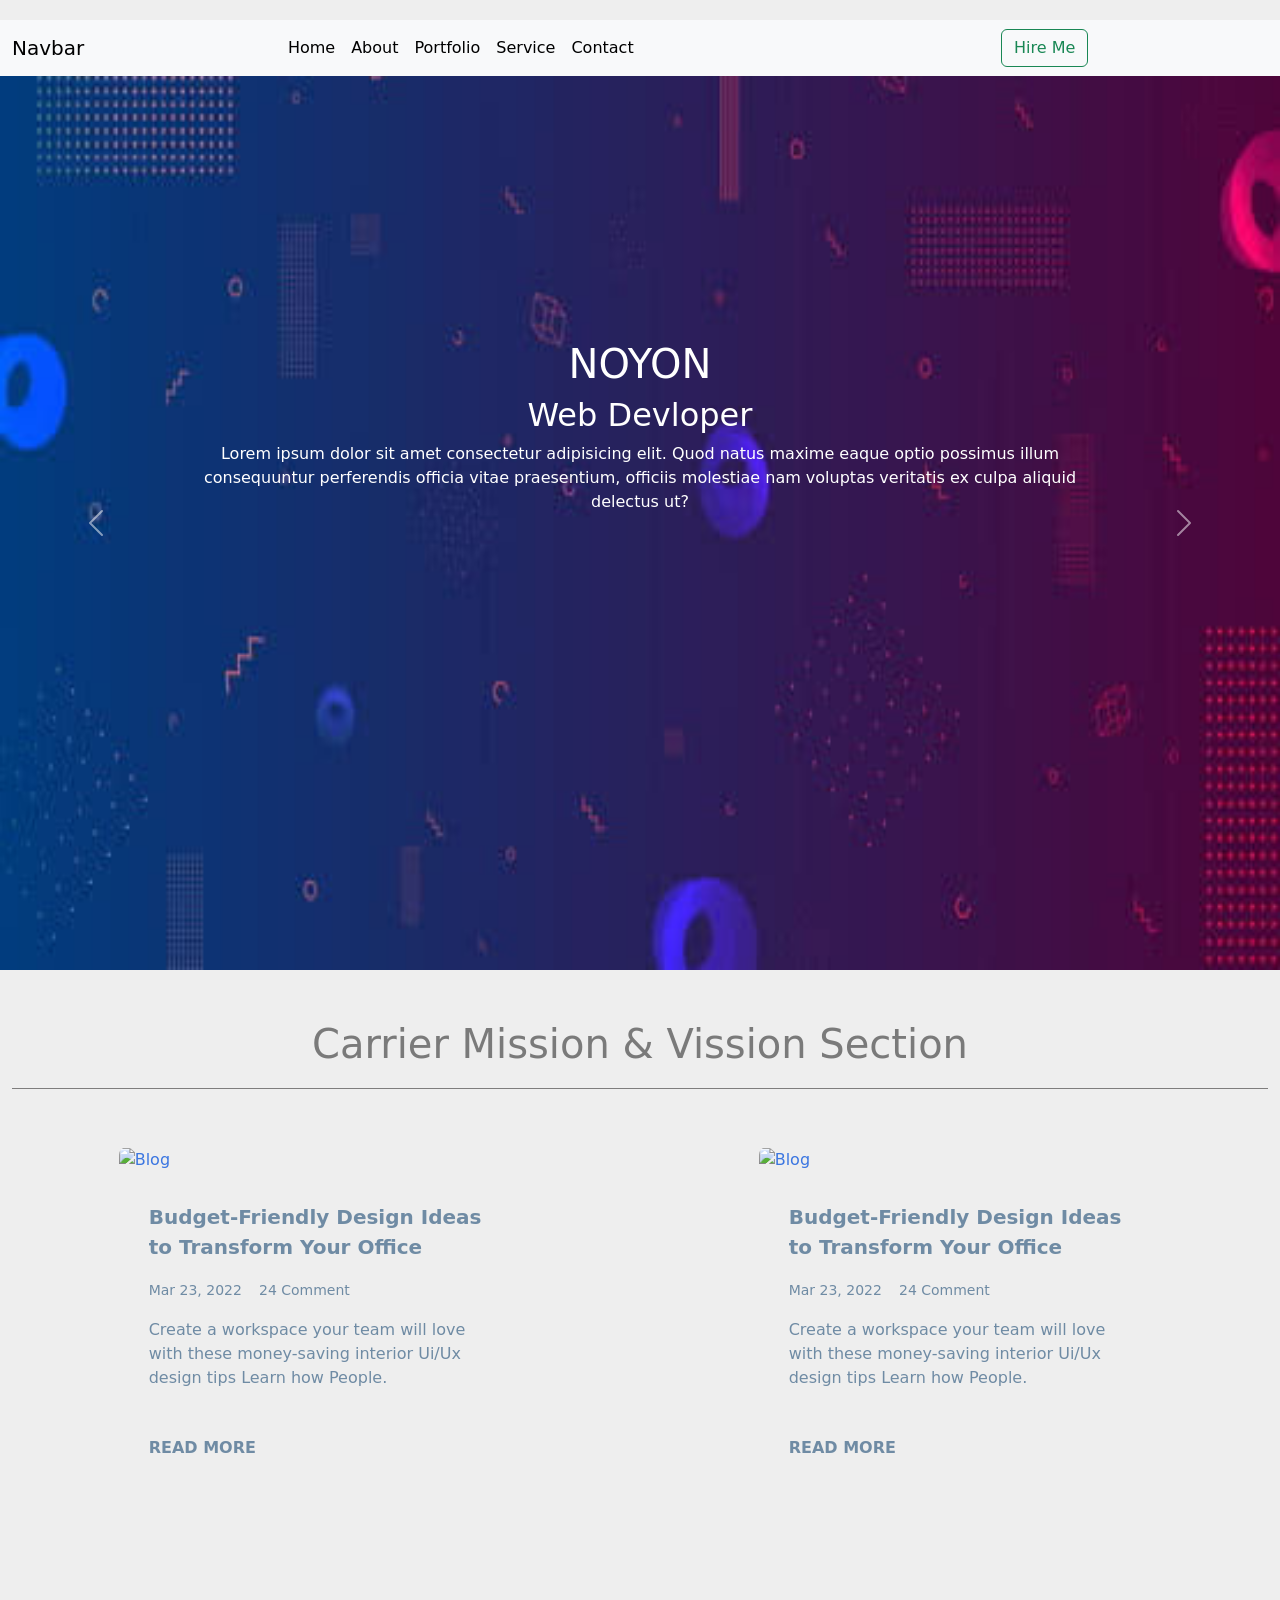
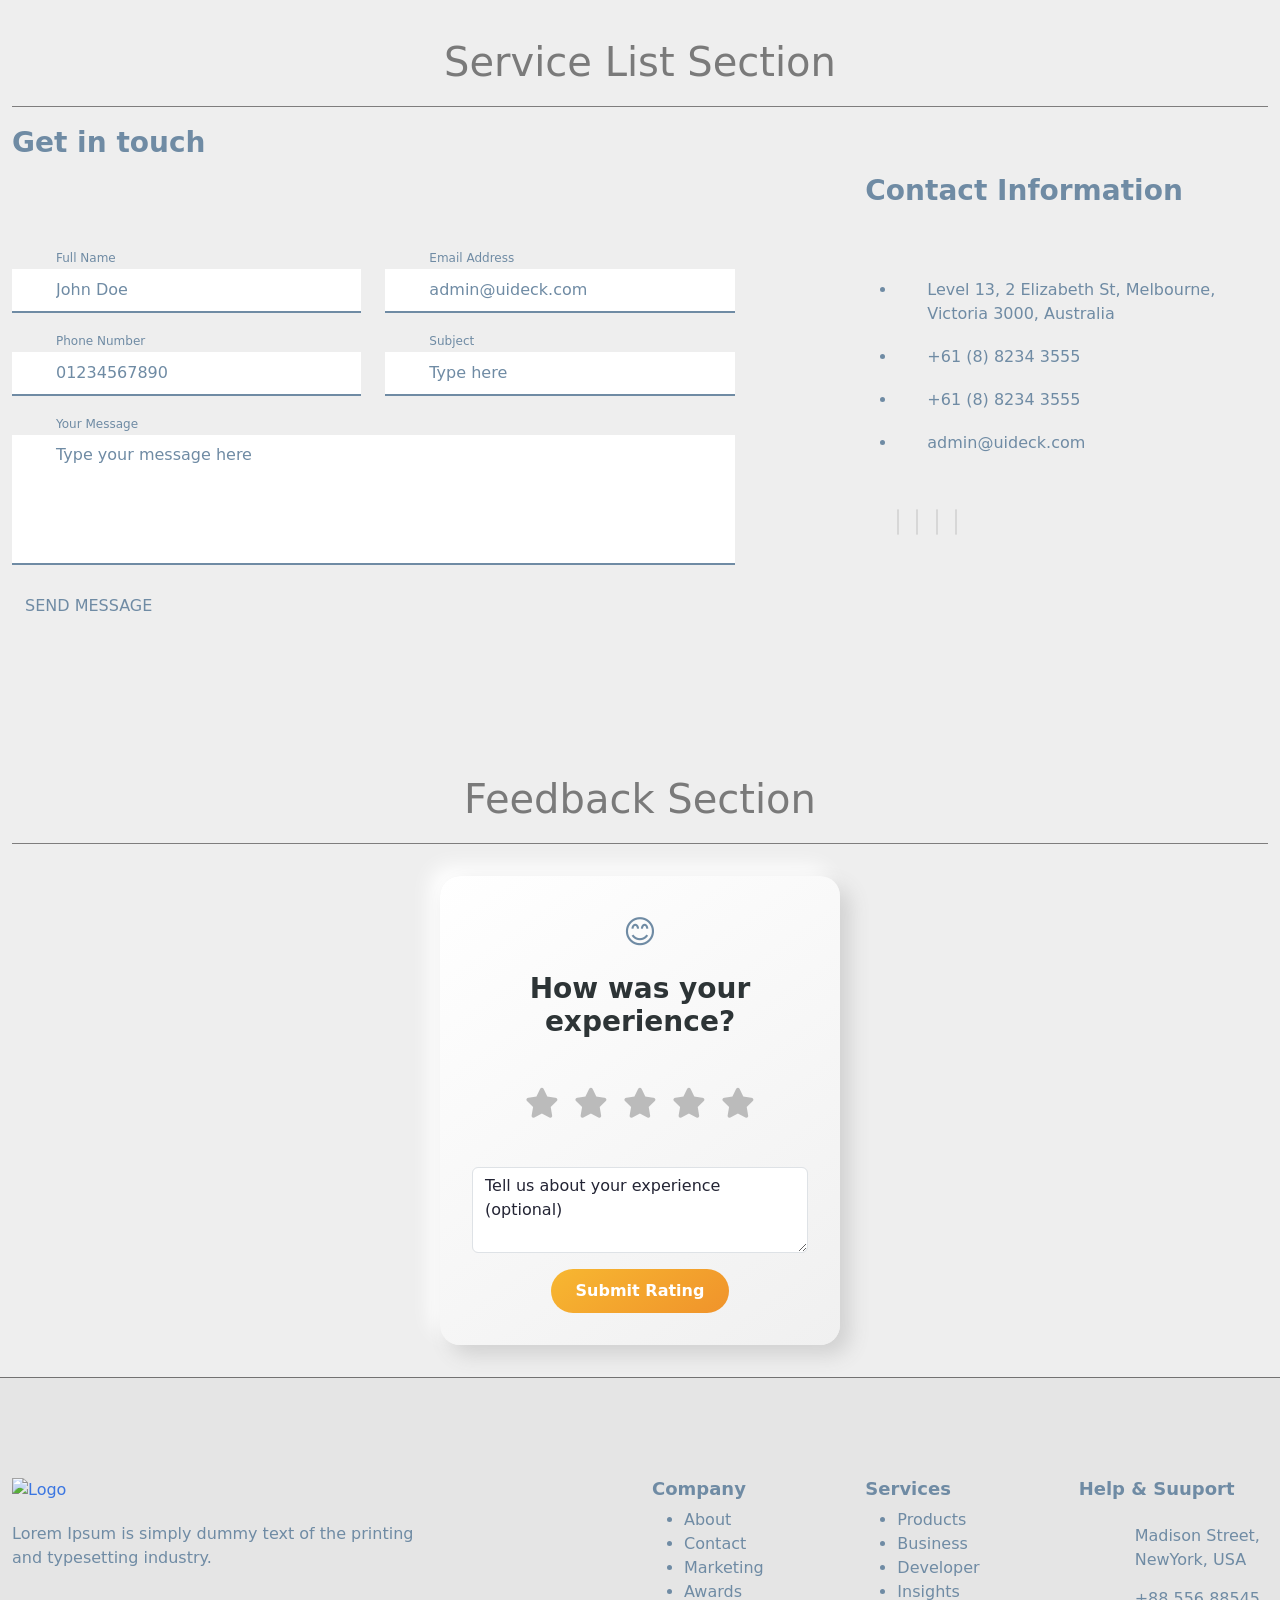
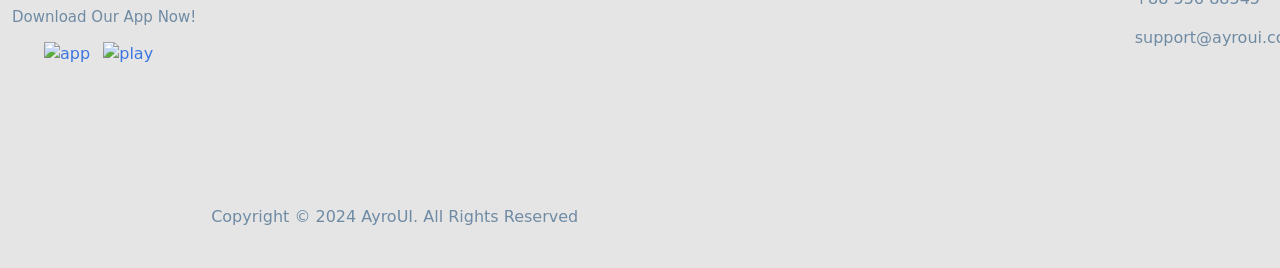
==== index.html @ 8ebff281 "first commit" ====
<!DOCTYPE html>
<html lang="en">

<head>
   <meta charset="UTF-8">
   <meta name="viewport" content="width=device-width, initial-scale=1.0">
   <title>Document</title>

   <!-- CDN -->
   <link href="https://cdn.jsdelivr.net/npm/bootstrap@5.3.8/dist/css/bootstrap.min.css" rel="stylesheet"
      integrity="sha384-sRIl4kxILFvY47J16cr9ZwB07vP4J8+LH7qKQnuqkuIAvNWLzeN8tE5YBujZqJLB" crossorigin="anonymous">

   <!-- CSS LINK -->
   <link rel="stylesheet" href="./css/index.css">

</head>

<body>

   <!-- NAVBAR -->

   <nav class="navbar navbar-expand-lg bg-body-tertiary">
      <div class="container">
         <a class="navbar-brand" href="index.html">Navbar</a>
         <button class="navbar-toggler" type="button" data-bs-toggle="collapse" data-bs-target="#navbarSupportedContent"
            aria-controls="navbarSupportedContent" aria-expanded="false" aria-label="Toggle navigation">
            <span class="navbar-toggler-icon"></span>
         </button>
         <div class="collapse navbar-collapse" id="navbarSupportedContent">
            <ul class="navbar-nav me-auto mb-2 mb-lg-0">
               <li class="nav-item">
                  <a class="nav-link active" aria-current="page" href="index.html">Home</a>
               </li>
               <li class="nav-item">
                  <a class="nav-link active" href="about.html">About</a>
               </li>
               <li class="nav-item dropdown">
                  <a class="nav-link active" aria-current="page" href="portfolio.html">Portfolio</a>
               </li>
               <li class="nav-item dropdown">
                  <a class="nav-link active" aria-current="page" href="service.html">Service</a>
               </li>
                <li class="nav-item dropdown">
                  <a class="nav-link active" aria-current="page" href="contact.html">Contact</a>
               </li>
            </ul>
            <form class="d-flex" role="search">
               <button class="btn btn-outline-success" type="submit">Hire Me</button>
            </form>
         </div>
      </div>
   </nav>

   <!-- NAVBAR -->

   <!-- Home Pages Start -->

   <section id="home">

      <!-- Home Pages Start -->

      <div id="aboutme" class="carousel slide" data-bs-ride="carousel">
         <div class="carousel-inner">
            <div class="carousel-item active">
               <img src="./images/img1.jpg" class="homeimg d-block w-100" alt="...">
               <div class=" carousel-caption ">
                  <h1> NOYON </h1>
                  <h2> Web Devloper </h2>
                  <p> Lorem ipsum dolor sit amet consectetur adipisicing elit. Quod natus maxime eaque optio possimus
                     illum consequuntur perferendis officia vitae praesentium, officiis molestiae nam voluptas veritatis
                     ex culpa aliquid delectus ut? </p>
               </div>
            </div>
            <div class="carousel-item">
               <img src="./images/img2.jpg" class="homeimg d-block w-100" alt="...">
               <div class=" carousel-caption ">
                  <h1> NOYON </h1>
                  <h2> Web Devloper </h2>
                  <p> Lorem ipsum dolor sit amet consectetur adipisicing elit. Quod natus maxime eaque optio possimus
                     illum consequuntur perferendis officia vitae praesentium, officiis molestiae nam voluptas veritatis
                     ex culpa aliquid delectus ut? </p>
               </div>
            </div>
            <div class="carousel-item">
               <img src="./images/img3.jpg" class="homeimg d-block w-100" alt="...">
               <div class=" carousel-caption ">
                  <h1> NOYON </h1>
                  <h2> Web Devloper </h2>
                  <p> Lorem ipsum dolor sit amet consectetur adipisicing elit. Quod natus maxime eaque optio possimus
                     illum consequuntur perferendis officia vitae praesentium, officiis molestiae nam voluptas veritatis
                     ex culpa aliquid delectus ut? </p>
               </div>
            </div>
         </div>
         <button class="carousel-control-prev" type="button" data-bs-target="#carouselExampleAutoplaying"
            data-bs-slide="prev">
            <span class="carousel-control-prev-icon" aria-hidden="true"></span>
            <span class="visually-hidden">Previous</span>
         </button>
         <button class="carousel-control-next" type="button" data-bs-target="#carouselExampleAutoplaying"
            data-bs-slide="next">
            <span class="carousel-control-next-icon" aria-hidden="true"></span>
            <span class="visually-hidden">Next</span>
         </button>
      </div>

      <!-- Carrier Mission & Vission -->

      <section id="missionvission" class="blog-area pb-5">
         <div class="container">

            <h1 class="Carrier"> Carrier Mission & Vission Section </h1>

            <div class="row justify-content-center">
               <div class="col-lg-4 col-md-8 col-sm-10">
                  <div class="single-blog blog-style-one">
                     <div class="blog-image">
                        <a href="javascript:void(0)"><img src="https://cdn.ayroui.com/1.0/images/blog/1.jpg"
                              alt="Blog" /></a>
                        <a href="javascript:void(0)" class="category">Technology</a>
                     </div>
                     <div class="blog-content">
                        <h5 class="blog-title">
                           <a href="javascript:void(0)">
                              Budget-Friendly Design Ideas to Transform Your Office
                           </a>
                        </h5>
                        <span><i class="lni lni-calendar"></i> Mar 23, 2022</span>
                        <span><i class="lni lni-comments-alt"></i> 24 Comment</span>
                        <p class="text">
                           Create a workspace your team will love with these money-saving
                           interior Ui/Ux design tips Learn how People.
                        </p>
                        <a class="more" href="javascript:void(0)">READ MORE</a>
                     </div>
                  </div>
                  <!-- single blog -->
               </div>
               <div class="col-lg-4 col-md-8 col-sm-10">
                  <div class="single-blog blog-style-one">
                     <div class="blog-image">
                        <a href="javascript:void(0)"><img src="https://cdn.ayroui.com/1.0/images/blog/2.jpg"
                              alt="Blog" /></a>
                        <a href="javascript:void(0)" class="category">Lifestyle</a>
                     </div>
                     <div class="blog-content">
                        <h5 class="blog-title">
                           <a href="javascript:void(0)">
                              Budget-Friendly Design Ideas to Transform Your Office
                           </a>
                        </h5>
                        <span><i class="lni lni-calendar"></i> Mar 23, 2022</span>
                        <span><i class="lni lni-comments-alt"></i> 24 Comment</span>
                        <p class="text">
                           Create a workspace your team will love with these money-saving
                           interior Ui/Ux design tips Learn how People.
                        </p>
                        <a class="more" href="javascript:void(0)">READ MORE</a>
                     </div>
                  </div>
               </div>
            </div>
            <!-- row -->
         </div>
         <!-- container -->
      </section>

      <!-- Carrier Mission & Vission -->

      <!-- Service Section -->

      <section id="service" class="contact-area">
         <div class="container">


            <h1 class="Carrier"> Service List Section </h1>
            <div class="row">
               <div class="col-xl-7 col-lg-8">
                  <div class="section-title mt-45">
                     <h3 class="title">Get in touch</h3>
                  </div>
                  <div class="contact-form form-style-four mt-15">
                     <form action="#">
                        <div class="row">
                           <div class="col-md-6">
                              <div class="form-input mt-15">
                                 <label>Full Name</label>
                                 <div class="input-items default">
                                    <i class="lni lni-user"></i>
                                    <input type="text" placeholder="John Doe" />
                                 </div>
                              </div>
                              <!-- form input -->
                           </div>
                           <div class="col-md-6">
                              <div class="form-input mt-15">
                                 <label>Email Address</label>
                                 <div class="input-items default">
                                    <i class="lni lni-envelope"></i>
                                    <input type="text" placeholder="admin@uideck.com" />
                                 </div>
                              </div>
                              <!-- form input -->
                           </div>
                           <div class="col-md-6">
                              <div class="form-input mt-15">
                                 <label>Phone Number</label>
                                 <div class="input-items default">
                                    <i class="lni lni-phone"></i>
                                    <input type="text" placeholder="01234567890" />
                                 </div>
                              </div>
                              <!-- form input -->
                           </div>
                           <div class="col-md-6">
                              <div class="form-input mt-15">
                                 <label>Subject</label>
                                 <div class="input-items default">
                                    <i class="lni lni-bubble"></i>
                                    <input type="text" placeholder="Type here" />
                                 </div>
                              </div>
                              <!-- form input -->
                           </div>
                           <div class="col-md-12">
                              <div class="form-input mt-15">
                                 <label>Your Message</label>
                                 <div class="input-items default">
                                    <i class="lni lni-pencil-alt"></i>
                                    <textarea placeholder="Type your message here"></textarea>
                                 </div>
                              </div>
                              <!-- form input -->
                           </div>
                           <div class="col-md-12">
                              <div class="single-form mt-15">
                                 <div class="input-form rounded-buttons">
                                    <button class="btn primary-btn rounded-full" type="submit">
                                       SEND MESSAGE
                                    </button>
                                 </div>
                              </div>
                              <!-- single form -->
                           </div>
                        </div>
                        <!-- row -->
                     </form>
                  </div>
                  <!-- contact form -->
               </div>
               <div class="col-xl-4 col-lg-4 col-md-6 col-sm-8 offset-xl-1">
                  <div class="section-title mt-5">
                     <h3 class="title">Contact Information</h3>
                  </div>
                  <div class="contact-info">
                     <ul class="info">
                        <li>
                           <div class="single-info">
                              <div class="info-icon">
                                 <i class="lni lni-map-marker"></i>
                              </div>
                              <div class="info-content">
                                 <p class="text">
                                    Level 13, 2 Elizabeth St, Melbourne, Victoria 3000,
                                    Australia
                                 </p>
                              </div>
                           </div>
                           <!-- single info -->
                        </li>
                        <li>
                           <div class="single-info">
                              <div class="info-icon">
                                 <i class="lni lni-phone"></i>
                              </div>
                              <div class="info-content">
                                 <p class="text">+61 (8) 8234 3555</p>
                              </div>
                           </div>
                           <!-- single info -->
                        </li>
                        <li>
                           <div class="single-info">
                              <div class="info-icon">
                                 <i class="lni lni-phone-set"></i>
                              </div>
                              <div class="info-content">
                                 <p class="text">+61 (8) 8234 3555</p>
                              </div>
                           </div>
                           <!-- single info -->
                        </li>
                        <li>
                           <div class="single-info">
                              <div class="info-icon">
                                 <i class="lni lni-envelope"></i>
                              </div>
                              <div class="info-content">
                                 <p class="text">admin@uideck.com</p>
                              </div>
                           </div>
                           <!-- single info -->
                        </li>
                     </ul>
                     <ul class="social mt-5">
                        <li>
                           <a href="javascript:void(0)">
                              <i class="lni lni-facebook-filled"></i>
                           </a>
                        </li>
                        <li>
                           <a href="javascript:void(0)">
                              <i class="lni lni-twitter-original"></i>
                           </a>
                        </li>
                        <li>
                           <a href="javascript:void(0)">
                              <i class="lni lni-instagram-original"></i>
                           </a>
                        </li>
                        <li>
                           <a href="javascript:void(0)">
                              <i class="lni lni-linkedin-original"></i>
                           </a>
                        </li>
                     </ul>
                  </div>
                  <!-- contact-info -->
               </div>
            </div>
            <!-- row -->
         </div>
         <!-- container -->
      </section>

      <!-- Service Section -->

      <!-- Feedback Section -->

      <link href="https://cdnjs.cloudflare.com/ajax/libs/font-awesome/6.0.0/css/all.min.css" rel="stylesheet">

      <section id="feedback">

         <div class="container">

            <h1 class="Carrier"> Feedback Section </h1>

            <div class="rating-container text-center">
               <div class="rating-emoji">
                  😊
               </div>
               <h3 class="rating-title">How was your experience?</h3>
               <div class="star-rating">
                  <input type="radio" id="star5" name="rating" value="5">
                  <label for="star5" class="fas fa-star"></label>
                  <input type="radio" id="star4" name="rating" value="4">
                  <label for="star4" class="fas fa-star"></label>
                  <input type="radio" id="star3" name="rating" value="3">
                  <label for="star3" class="fas fa-star"></label>
                  <input type="radio" id="star2" name="rating" value="2">
                  <label for="star2" class="fas fa-star"></label>
                  <input type="radio" id="star1" name="rating" value="1">
                  <label for="star1" class="fas fa-star"></label>
               </div>
               <div class="rating-feedback">
                  <textarea class="form-control" rows="3"
                     placeholder="Tell us about your experience (optional)"></textarea>
               </div>
               <button class="submit-rating">Submit Rating</button>
            </div>
         </div>

      </section>

      <!-- Feedback Section -->

   </section>

   <!-- Home Pages End -->

   <!-- Footer Pages -->
   <footer class="footer-area footer-one">
      <div class="footer-widget">
         <div class="container">
            <div class="row">
               <div class="col-xl-6 col-lg-4 col-sm-12">
                  <div class="f-about">
                     <div class="footer-logo">
                        <a href="javascript:void(0)">
                           <img src="https://cdn.ayroui.com/1.0/images/footer/logo.svg" alt="Logo" />
                        </a>
                     </div>
                     <p class="text">
                        Lorem Ipsum is simply dummy text of the printing and
                        typesetting industry.
                     </p>
                  </div>
                  <div class="footer-app-store">
                     <h5 class="download-title">Download Our App Now!</h5>
                     <ul>
                        <li>
                           <a href="javascript:void(0)">
                              <img src="https://cdn.ayroui.com/1.0/images/footer/app-store.svg" alt="app" />
                           </a>
                        </li>
                        <li>
                           <a href="javascript:void(0)">
                              <img src="https://cdn.ayroui.com/1.0/images/footer/play-store.svg" alt="play" />
                           </a>
                        </li>
                     </ul>
                  </div>
               </div>
               <div class="col-xl-2 col-lg-2 col-sm-4">
                  <div class="footer-link">
                     <h6 class="footer-title">Company</h6>
                     <ul>
                        <li><a href="javascript:void(0)">About</a></li>
                        <li><a href="javascript:void(0)">Contact</a></li>
                        <li><a href="javascript:void(0)">Marketing</a></li>
                        <li><a href="javascript:void(0)">Awards</a></li>
                     </ul>
                  </div>
                  <!-- footer link -->
               </div>
               <div class="col-xl-2 col-lg-3 col-sm-4">
                  <div class="footer-link">
                     <h6 class="footer-title">Services</h6>
                     <ul>
                        <li><a href="javascript:void(0)">Products</a></li>
                        <li><a href="javascript:void(0)">Business</a></li>
                        <li><a href="javascript:void(0)">Developer</a></li>
                        <li><a href="javascript:void(0)">Insights</a></li>
                     </ul>
                  </div>
                  <!-- footer link -->
               </div>
               <div class="col-xl-2 col-lg-3 col-sm-4">
                  <!-- Start Footer Contact -->
                  <div class="footer-contact">
                     <h6 class="footer-title">Help & Suuport</h6>
                     <ul>
                        <li>
                           <i class="lni lni-map-marker"></i> Madison Street, NewYork,
                           USA
                        </li>
                        <li><i class="lni lni-phone-set"></i> +88 556 88545</li>
                        <li><i class="lni lni-envelope"></i> support@ayroui.com</li>
                     </ul>
                  </div>
                  <!-- End Footer Contact -->
               </div>
            </div>
            <!-- row -->
         </div>
         <!-- container -->
      </div>
      <!-- footer widget -->
      <div class="footer-copyright">
         <div class="container">
            <div class="row">
               <div class="col-lg-12">
                  <div class="
                  copyright
                  text-center
                  d-md-flex
                  justify-content-between
                  align-items-center
                  ">
                     <p class="text">Copyright © 2024 AyroUI. All Rights Reserved</p>
                     <ul class="social">
                        <li>
                           <a href="javascript:void(0)">
                              <i class="lni lni-facebook-filled"></i>
                           </a>
                        </li>
                        <li>
                           <a href="javascript:void(0)">
                              <i class="lni lni-twitter-original"></i>
                           </a>
                        </li>
                        <li>
                           <a href="javascript:void(0)">
                              <i class="lni lni-instagram-filled"></i>
                           </a>
                        </li>
                        <li>
                           <a href="javascript:void(0)"><i class="lni lni-linkedin-original"></i></a>
                        </li>
                     </ul>
                  </div>
                  <!-- copyright -->
               </div>
            </div>
            <!-- row -->
         </div>
         <!-- container -->
      </div>
      <!-- footer copyright -->
   </footer>

   <!-- Footer Pages -->

   <!-- JAVA LINK -->
   <script src="https://cdn.jsdelivr.net/npm/bootstrap@5.3.8/dist/js/bootstrap.min.js"
      integrity="sha384-G/EV+4j2dNv+tEPo3++6LCgdCROaejBqfUeNjuKAiuXbjrxilcCdDz6ZAVfHWe1Y"
      crossorigin="anonymous"></script>

</body>

</html>
---- css/index.css ----
*{
    margin: 0 auto;
    padding: 0 auto;
    box-sizing: border-box;
}

.container {
    max-width: 1400px;
}

.Carrier{
    font-size: 40px;
    text-align: center;
    padding-top: 50px;
    padding-bottom: 20px;
    color: rgb(122, 122, 122);
    border-bottom: 1px solid rgb(126, 125, 125);
}

.all{
  font-size: 40px;
  text-align: center;
  font-weight: 800;
  padding-top: 50px;
  padding-bottom: 30px;
  color: rgb(122, 122, 122);
    border-bottom: 1px solid rgb(126, 125, 125);
}

/*  Home Pages Start */

/* About ME Section */

.homeimg{
    height: 894px;
}

.carousel-caption {
    margin-bottom: 400px;
}

/* About ME Section */

/*===== Carrier Mission & Vission  =====*/

.blog-style-one {
  margin-top: 50px;
}
.blog-style-one .blog-image {
  overflow: hidden;
  border-radius: 8px 8px 0 0;
  position: relative;
}
.blog-style-one .blog-image .category {
  background-color: var(--primary);
  color: var(--white);
  font-size: 13px;
  padding: 7px 20px;
  position: absolute;
  right: 20px;
  top: 20px;
  border-radius: 30px;
}
.blog-style-one .blog-image img {
  width: 100%;
  -webkit-transition: all 0.2s ease-out 0s;
  -moz-transition: all 0.2s ease-out 0s;
  -ms-transition: all 0.2s ease-out 0s;
  -o-transition: all 0.2s ease-out 0s;
  transition: all 0.2s ease-out 0s;
}
.blog-style-one .blog-image:hover img {
  -webkit-transform: rotate(1deg) scale(1.1);
  -moz-transform: rotate(1deg) scale(1.1);
  -ms-transform: rotate(1deg) scale(1.1);
  -o-transform: rotate(1deg) scale(1.1);
  transform: rotate(1deg) scale(1.1);
}
.blog-style-one .blog-content {
  padding: 30px;
  border: 1px solid var(--light-1);
  border-radius: 0 0 8px 8px;
  border-top: none;
}
@media only screen and (min-width: 768px) and (max-width: 991px) {
  .blog-style-one .blog-content {
    padding: 25px;
  }
}
@media (max-width: 767px) {
  .blog-style-one .blog-content {
    padding: 20px;
  }
}
.blog-style-one .blog-content .blog-title {
  display: block;
  margin-bottom: 10px;
}
.blog-style-one .blog-content .blog-title a {
  font-weight: 600;
  color: var(--black);
  -webkit-transition: all 0.3s ease-out 0s;
  -moz-transition: all 0.3s ease-out 0s;
  -ms-transition: all 0.3s ease-out 0s;
  -o-transition: all 0.3s ease-out 0s;
  transition: all 0.3s ease-out 0s;
  line-height: 30px;
}
@media (max-width: 767px) {
  .blog-style-one .blog-content .blog-title a {
    line-height: 24px;
  }
}
.blog-style-one .blog-content .blog-title a:hover {
  color: var(--primary);
}
.blog-style-one .blog-content span {
  font-size: 14px;
  line-height: 20px;
  color: var(--dark-3);
  margin-top: 8px;
  margin-right: 12px;
  display: inline-block;
}
.blog-style-one .blog-content .text {
  color: var(--dark-3);
  margin-top: 16px;
}
.blog-style-one .blog-content .more {
  text-transform: uppercase;
  font-weight: 600;
  color: var(--primary);
  margin-top: 30px;
  display: inline-block;
}
.blog-style-one .blog-content .more:hover {
  color: var(--primary-dark);
}

/* Carrier Mission & Vission */

/* Service Section */

/* ===== Buttons Css ===== */
.contact-form .single-form .input-form .primary-btn {
  background: var(--primary);
  color: var(--white);
  box-shadow: var(--shadow-2);
}
.contact-form .single-form .input-form .active.primary-btn, .contact-form .single-form .input-form .primary-btn:hover, .contact-form .single-form .input-form .primary-btn:focus {
  background: var(--primary-dark);
  color: var(--white);
  box-shadow: var(--shadow-4);
}
.contact-form .single-form .input-form .deactive.primary-btn {
  background: var(--gray-4);
  color: var(--dark-3);
  pointer-events: none;
}

/*===========================
    contact-01 css 
===========================*/
.contact-area {
  padding-top: 50px;
  padding-bottom: 100px;
}
.contact-area .mt-15 {
  margin-top: 15px;
}
.contact-area .section-title .title {
  font-size: 28px;
  font-weight: 600;
  line-height: 55px;
}
@media (max-width: 767px) {
  .contact-area .section-title .title {
    font-size: 24px;
    line-height: 35px;
  }
}

.contact-form .single-form label {
  font-size: 12px;
  color: var(--dark-2);
  line-height: 18px;
  margin-left: 44px;
}
.contact-form .single-form .input-form {
  position: relative;
}
.contact-form .single-form .input-form i {
  font-size: 24px;
  position: absolute;
  top: 10px;
  left: 10px;
  color: var(--dark-3);
}
.contact-form .single-form .input-form textarea, .contact-form .single-form .input-form input {
  width: 100%;
  height: 44px;
  padding-left: 45px;
  padding-right: 30px;
  color: var(--dark-3);
  font-size: 16px;
  border: 0;
  border-bottom: 1px solid var(--gray-4);
  font-weight: 500;
}
.contact-form .single-form .input-form textarea::placeholder, .contact-form .single-form .input-form input::placeholder {
  opacity: 1;
  color: var(--dark-3);
}
.contact-form .single-form .input-form textarea {
  padding-top: 10px;
}
.form-input .help-block {
  margin-top: 2px;
}
.form-input .help-block .list-unstyled li {
  font-size: 12px;
  line-height: 16px;
  color: var(--error);
}
.form-input label {
  font-size: 12px;
  line-height: 18px;
  color: var(--dark-3);
  margin-bottom: 8px;
  display: inline-block;
}
.form-input .input-items {
  position: relative;
}
.form-input .input-items input, .form-input .input-items textarea {
  width: 100%;
  height: 44px;
  border: 2px solid;
  padding-left: 44px;
  padding-right: 12px;
  position: relative;
  font-size: 16px;
}
.form-input .input-items textarea {
  padding-top: 8px;
  height: 130px;
  resize: none;
}
.form-input .input-items i {
  position: absolute;
  top: 11px;
  left: 13px;
  font-size: 20px;
  z-index: 9;
}
.form-input .input-items.default input, .form-input .input-items.default textarea {
  border-color: var(--gray-4);
  color: var(--dark-3);
}
.form-input .input-items.default input:focus, .form-input .input-items.default textarea:focus {
  border-color: var(--primary);
}
.form-input .input-items.default input::placeholder, .form-input .input-items.default textarea::placeholder {
  color: var(--dark-3);
  opacity: 1;
}
.form-input .input-items.default i {
  color: var(--dark-3);
}
.form-input .input-items.active input, .form-input .input-items.active textarea {
  border-color: var(--primary-dark);
  color: var(--black);
}
.form-input .input-items.active input::placeholder, .form-input .input-items.active textarea::placeholder {
  color: var(--black);
  opacity: 1;
}
.form-input .input-items.active i {
  color: var(--primary-dark);
}
.form-input .input-items.error input, .form-input .input-items.error textarea {
  border-color: var(--error);
  color: var(--error);
}
.form-input .input-items.error input::placeholder, .form-input .input-items.error textarea::placeholder {
  color: var(--error);
  opacity: 1;
}
.form-input .input-items.error i {
  color: var(--error);
}
.form-input .input-items.success input, .form-input .input-items.success textarea {
  border-color: var(--success);
  color: var(--success);
}
.form-input .input-items.success input::placeholder, .form-input .input-items.success textarea::placeholder {
  color: var(--success);
  opacity: 1;
}
.form-input .input-items.success i {
  color: var(--success);
}
.form-input .input-items.disabled input, .form-input .input-items.disabled textarea {
  border-color: var(--dark-2);
  color: var(--dark-3);
  background: none;
}
.form-input .input-items.disabled input::placeholder, .form-input .input-items.disabled textarea::placeholder {
  color: var(--dark-3);
  opacity: 1;
}
.form-input .input-items.disabled i {
  color: var(--dark-3);
}

.form-style-four .form-input label {
  padding-left: 44px;
  margin-bottom: 0;
}
.form-style-four .form-input .input-items input, .form-style-four .form-input .input-items textarea {
  border-top: 0;
  border-left: 0;
  border-right: 0;
}

.contact-info ul li .single-info {
  position: relative;
  margin-top: 19px;
}
.contact-info ul li .single-info .info-icon {
  position: absolute;
  top: 0;
  left: 0;
}
.contact-info ul li .single-info .info-icon i {
  color: var(--dark-3);
  font-size: 18px;
  line-height: 24px;
}
.contact-info ul li .single-info .info-content {
  padding-left: 30px;
}
.contact-info ul li .single-info .info-content .text {
  font-size: 16px;
  line-height: 24px;
  color: var(--dark-3);
  font-weight: 500;
}
.contact-info .social li {
  display: inline-block;
  margin-right: 12px;
}
.contact-info .social li a {
  font-size: 20px;
  height: 40px;
  width: 40px;
  line-height: 38px;
  border: 1px solid rgba(0, 0, 0, 0.096);
  text-align: center;
  border-radius: 5px;
  color: var(--dark-3);
  -webkit-transition: all 0.3s ease-out 0s;
  -moz-transition: all 0.3s ease-out 0s;
  -ms-transition: all 0.3s ease-out 0s;
  -o-transition: all 0.3s ease-out 0s;
  transition: all 0.3s ease-out 0s;
}
.contact-info .social li a:hover {
  color: var(--white);
  background-color: var(--primary);
  border-color: transparent;
}

/* Service Section */

/* Feedback Section */

.rating-container {
            background: linear-gradient(145deg, #ffffff, #f0f0f0);
            border-radius: 20px;
            padding: 2rem;
            box-shadow: 10px 10px 20px #d1d1d1,
                       -10px -10px 20px #ffffff;
            max-width: 400px;
            margin: 2rem auto;
        }

        .star-rating {
            direction: rtl;
            display: inline-block;
            padding: 20px;
        }

        .star-rating input {
            display: none;
        }

        .star-rating label {
            color: #bbb;
            cursor: pointer;
            font-size: 30px;
            padding: 5px;
            transition: all 0.3s ease;
        }

        .star-rating label:hover,
        .star-rating label:hover ~ label,
        .star-rating input:checked ~ label {
            color: #f7b731;
        }

        .rating-title {
            color: #2d3436;
            font-weight: 600;
            margin-bottom: 1.5rem;
        }

        .rating-feedback {
            margin-top: 1.5rem;
            color: #636e72;
        }

        .submit-rating {
            background: linear-gradient(145deg, #f7b731, #f0932b);
            border: none;
            padding: 10px 25px;
            border-radius: 25px;
            color: white;
            font-weight: 600;
            margin-top: 1rem;
            transition: all 0.3s ease;
        }

        .submit-rating:hover {
            transform: translateY(-2px);
            box-shadow: 0 5px 15px rgba(247, 183, 49, 0.4);
        }

        .rating-emoji {
            font-size: 2rem;
            margin-bottom: 1rem;
        }

/* Feedback Section */

/*  Home Pages End */

/* About Pages Section */

/* Existing Client Section */

/*===========================
    clients-01 css 
===========================*/
.client-logo-area .section-title-two {
  text-align: center;
  max-width: 550px;
  margin: auto;
  margin-bottom: 50px;
  position: relative;
  z-index: 5;
}
@media only screen and (min-width: 768px) and (max-width: 991px) {
  .client-logo-area .section-title-two {
    margin-bottom: 45px;
  }
}
@media (max-width: 767px) {
  .client-logo-area .section-title-two {
    margin-bottom: 35px;
  }
}
.client-logo-area .section-title-two span {
  text-transform: capitalize;
  color: var(--white);
  background: var(--primary);
  display: inline-block;
  margin-bottom: 10px;
  padding: 5px 15px;
  border-radius: 4px;
}
.client-logo-area .section-title-two h2 {
  margin-bottom: 15px;
}
@media only screen and (min-width: 768px) and (max-width: 991px) {
  .client-logo-area .section-title-two h2 {
    font-size: 2rem;
    line-height: 2.8rem;
  }
}
@media (max-width: 767px) {
  .client-logo-area .section-title-two h2 {
    font-size: 1.5rem;
    line-height: 1.9rem;
  }
}
.client-logo-area .section-title-two p {
  color: var(--dark-3);
}

/*===== Client Logo One =====*/
.client-logo-one {
  padding-top: 100px;
  padding-bottom: 100px;
}
.client-logo-one .single-client {
  margin-top: 30px;
}

/* Existing Client Section */

/* Skill Information Section */

/* About Pages Section */

/* Personal Information Section Start */

body{
    color: #6F8BA4;
    margin-top:20px;
}
.section {
    padding: 100px 0;
    position: relative;
}
.gray-bg {
    background-color: #f5f5f5;
}
img {
    max-width: 100%;
}
img {
    vertical-align: middle;
    border-style: none;
}
/* About Me 
---------------------*/
.about-text h3 {
  font-size: 45px;
  font-weight: 700;
  margin: 0 0 6px;
}
@media (max-width: 767px) {
  .about-text h3 {
    font-size: 35px;
  }
}
.about-text h6 {
  font-weight: 600;
  margin-bottom: 15px;
}
@media (max-width: 767px) {
  .about-text h6 {
    font-size: 18px;
  }
}
.about-text p {
  font-size: 18px;
  max-width: 450px;
}
.about-text p mark {
  font-weight: 600;
  color: #20247b;
}

.about-list {
  padding-top: 10px;
}
.about-list .media {
  padding: 5px 0;
}
.about-list label {
  color: #20247b;
  font-weight: 600;
  width: 88px;
  margin: 0;
  position: relative;
}
.about-list label:after {
  content: "";
  position: absolute;
  top: 0;
  bottom: 0;
  right: 11px;
  width: 1px;
  height: 12px;
  background: #20247b;
  -moz-transform: rotate(15deg);
  -o-transform: rotate(15deg);
  -ms-transform: rotate(15deg);
  -webkit-transform: rotate(15deg);
  transform: rotate(15deg);
  margin: auto;
  opacity: 0.5;
}
.about-list p {
  margin: 0;
  font-size: 15px;
}

@media (max-width: 991px) {
  .about-avatar {
    margin-top: 30px;
  }
}

.about-section .counter {
  padding: 22px 20px;
  background: #ffffff;
  border-radius: 10px;
  box-shadow: 0 0 30px rgba(31, 45, 61, 0.125);
}
.about-section .counter .count-data {
  margin-top: 10px;
  margin-bottom: 10px;
}
.about-section .counter .count {
  font-weight: 700;
  color: #20247b;
  margin: 0 0 5px;
}
.about-section .counter p {
  font-weight: 600;
  margin: 0;
}
mark {
    background-image: linear-gradient(rgba(252, 83, 86, 0.6), rgba(252, 83, 86, 0.6));
    background-size: 100% 3px;
    background-repeat: no-repeat;
    background-position: 0 bottom;
    background-color: transparent;
    padding: 0;
    color: currentColor;
}
.theme-color {
    color: #fc5356;
}
.dark-color {
    color: #20247b;
}


/* Personal Information Section End */

/* Education Information Section Start */

/*===========================
  card-01 css
===========================*/
.single-card {
  box-shadow: var(--shadow-1);
  border-radius: 8px;
  overflow: hidden;
  margin-top: 30px;
  -webkit-transition: all 0.3s ease-out 0s;
  -moz-transition: all 0.3s ease-out 0s;
  -ms-transition: all 0.3s ease-out 0s;
  -o-transition: all 0.3s ease-out 0s;
  transition: all 0.3s ease-out 0s;
}
.single-card:hover {
  box-shadow: var(--shadow-4);
}
.single-card .card-image img {
  width: 100%;
  height: 100%;
}
.single-card .card-content {
  padding: 16px;
}
.single-card .card-content .card-title {
  margin-bottom: 0;
}
.single-card .card-content .card-title a {
  color: var(--black);
  -webkit-transition: all 0.3s ease-out 0s;
  -moz-transition: all 0.3s ease-out 0s;
  -ms-transition: all 0.3s ease-out 0s;
  -o-transition: all 0.3s ease-out 0s;
  transition: all 0.3s ease-out 0s;
}
.single-card .card-content .card-title a:hover {
  color: var(--primary);
}
.single-card .card-content .text {
  color: var(--dark-3);
  margin-top: 8px;
}

/* Education Information Section End */

/* Special Skill Section */

/* training certification section */

#training .card:hover {
  transform: translateY(-5px);
  transition: 0.3s;
}

/* training certification section */

/* All Service Grid Section */
.service-card {
      transition: all 0.3s ease;
      border: none;
      border-radius: 12px;
    }

    .service-card:hover {
      transform: translateY(-8px);
      box-shadow: 0 10px 25px rgba(0,0,0,0.1);
    }

    .service-icon {
      font-size: 40px;
      color: #0d6efd;
      margin-bottom: 15px;
    }
/* All Service Grid Section */

/*  Client Section */
 .client-logo {
      max-height: 200px;
      transition: 0.3s;
    }
    .client-logo:hover {
      opacity: 1;
      transform: scale(1.05);
    }
/*  Client Section */

/* FAQ Section */
.faqSection{
  padding-top: 60px;
  padding-bottom: 60px;
  max-width: 1100px;
}
/* FAQ Section */

/* Direct Contact Information Secction */
.Contact{
  margin-top: 60px;
  margin-bottom: 70px;
}

.project-list-table {
    border-collapse: separate;
    border-spacing: 0 12px
}

.project-list-table tr {
    background-color: #fff
}

.table-nowrap td, .table-nowrap th {
    white-space: nowrap;
}
.table-borderless>:not(caption)>*>* {
    border-bottom-width: 0;
}
.table>:not(caption)>*>* {
    padding: 0.75rem 0.75rem;
    background-color: var(--bs-table-bg);
    border-bottom-width: 1px;
    box-shadow: inset 0 0 0 9999px var(--bs-table-accent-bg);
}

.avatar-sm {
    height: 2rem;
    width: 2rem;
}
.rounded-circle {
    border-radius: 50%!important;
}
.me-2 {
    margin-right: 0.5rem!important;
}
img, svg {
    vertical-align: middle;
}

a {
    color: #3b76e1;
    text-decoration: none;
}

.badge-soft-danger {
    color: #f56e6e !important;
    background-color: rgba(245,110,110,.1);
}
.badge-soft-success {
    color: #63ad6f !important;
    background-color: rgba(99,173,111,.1);
}

.badge-soft-primary {
    color: #3b76e1 !important;
    background-color: rgba(59,118,225,.1);
}

.badge-soft-info {
    color: #57c9eb !important;
    background-color: rgba(87,201,235,.1);
}

.avatar-title {
    align-items: center;
    background-color: #3b76e1;
    color: #fff;
    display: flex;
    font-weight: 500;
    height: 100%;
    justify-content: center;
    width: 100%;
}
.bg-soft-primary {
    background-color: rgba(59,118,225,.25)!important;
}
/* Direct Contact Information Secction */

/* Contact From Section */
.ContactSection{
  display: grid;
  gap: 10px;
}

.contact-area {
    background-attachment: fixed;
    background-size: cover;
    background-position: center;
}

@media only screen and (max-width:768px) {
    .contact {
        margin-bottom: 60px;
    }
}

.contact input {
    background: transparent;
    border: 1px solid black;
    margin-bottom: 10px;
    border-radius: 10px;
    -webkit-box-shadow: none;
    box-shadow: none;
    color: #232434;
    font-size: 16px;
    height: 60px;
    padding: 10px;
    width: 100%;
    font-family: 'poppins', sans-serif;
    padding-left: 30px;
    -webkit-transition: all 0.3s ease 0s;
    -o-transition: all 0.3s ease 0s;
    transition: all 0.3s ease 0s;
}

.contact textarea {
    background: #fff;
    border: 1px solid black;
    margin-bottom: 10px;
    border-radius: 10px;
    -webkit-box-shadow: none;
    box-shadow: none;
    color: #232434;
    font-size: 16px;
    padding: 10px;
    width: 100%;
    font-family: 'poppins', sans-serif;
    padding-left: 30px;
    -webkit-transition: all 0.3s ease 0s;
    -o-transition: all 0.3s ease 0s;
    transition: all 0.3s ease 0s;
    -webkit-border-radius: 10px;
    -moz-border-radius: 10px;
    -ms-border-radius: 10px;
    -o-border-radius: 10px;
}

.contact input:focus {
    background: #fff;
    border: 1px solid black;
    color: #232434;
    -webkit-box-shadow: none;
    box-shadow: none;
    
}

.contact textarea:focus {
    background: #fff;
    border: 1px solid black;
    color: #232434;
    -webkit-box-shadow: none;
    box-shadow: none;
   
}

.form-control::placeholder {
    color: #232434;
    opacity: 1;
}

.btn-contact-bg {
    border-radius: 30px;
    color: #fff;
    outline: medium none !important;
    padding: 15px 27px;
    text-transform: capitalize;
    -webkit-transition: all 0.3s ease 0s;
    -o-transition: all 0.3s ease 0s;
    transition: all 0.3s ease 0s;
    background: #7564e5;
    font-family: 'poppins', sans-serif;
    cursor: pointer;
    width: 100%;
}

.btn-contact-bg:hover,
.btn-contact-bg:focus {
    background: #232434;
    color: #fff;
}

/*START ADDRESS*/

.single_address {
    overflow: hidden;
    margin-bottom: 10px;
    padding-left: 40px;
}

@media only screen and (max-width:768px) {
    .single_address {
        padding-left: 0px;
    }
}

.single_address i {
    background: #f6f6f6;
    color: #7564e5;
    border-radius: 30px;
    width: 60px;
    height: 60px;
    line-height: 60px;
    text-align: center;
    float: left;
    margin-right: 14px;
    font-size: 22px;
    -webkit-box-shadow: 0 5px 30px 0 rgba(0, 0, 0, 0.1);
    box-shadow: 0 5px 30px 0 rgba(0, 0, 0, 0.1);
    margin-bottom: 20px;
    -webkit-transition: all 0.3s ease 0s;
    -o-transition: all 0.3s ease 0s;
    transition: all 0.3s ease 0s;
}

.single_address:hover i {
    background: #7564e5;
    color: #fff;
}

.single_address h4 {
    font-size: 18px;
    margin-bottom: 0px;
    overflow: hidden;
    font-weight: 600;
}

.single_address p {
    overflow: hidden;
    margin-top: 5px;
}

.section-title h1 {
  padding-top: 60px;
    font-size: 44px;
    font-weight: 500;
    margin-top: 0;
    position: relative;
    text-transform: capitalize;
    margin-bottom: 15px;
}
.section-title p {
    padding: 0 10px;
    width: 70%;
    margin: auto;
    letter-spacing: 1px;
}
.section-title {
    margin-bottom: 60px;
}
.text-center {
    text-align: center!important;
}
/* Contact From Section */

/* Google MAP API */

.googlemap{
  width: 1900px;
  margin-top: 40px;
  margin-bottom: 40px;
}

/* Google MAP API */

/* Contact From Section */
body{
    margin-top:20px;
    background:#eee;
}
.gradient-brand-color {
    background-image: -webkit-linear-gradient(0deg, #376be6 0%, #6470ef 100%);
    background-image: -ms-linear-gradient(0deg, #376be6 0%, #6470ef 100%);
    color: #fff;
}
.contact-info__wrapper {
    overflow: hidden;
    border-radius: .625rem .625rem 0 0
}

@media (min-width: 1024px) {
    .contact-info__wrapper {
        border-radius: 0 .625rem .625rem 0;
        padding: 5rem !important
    }
}
.contact-info__list span.position-absolute {
    left: 0
}
.z-index-101 {
    z-index: 101;
}
.list-style--none {
    list-style: none;
}
.contact__wrapper {
    background-color: #fff;
    margin-top: 50px;
    margin-bottom: 60px;
    border-radius: 0 0 .625rem .625rem;
    -webkit-border-radius: 0 0 .625rem .625rem;
    -moz-border-radius: 0 0 .625rem .625rem;
    -ms-border-radius: 0 0 .625rem .625rem;
    -o-border-radius: 0 0 .625rem .625rem;
}

@media (min-width: 1024px) {
    .contact__wrapper {
        border-radius: .625rem 0 .625rem .625rem
    }
}
@media (min-width: 1024px) {
    .contact-form__wrapper {
        padding: 5rem !important
    }
}
.shadow-lg, .shadow-lg--on-hover:hover {
    box-shadow: 0 1rem 3rem rgba(132,138,163,0.1) !important;
}
/* Contact From Section */

/* Footer Pages */

/*===== FOOTER ONE =====*/
.footer-one {
  background-color: rgba(128, 128, 128, 0.089);
  border-top: 1px solid rgb(114, 113, 113) ;
}
.footer-one .footer-logo {
  margin-top: 30px;
}
.footer-one .footer-widget {
  padding-top: 70px;
  padding-bottom: 100px;
}
@media only screen and (min-width: 768px) and (max-width: 991px) {
  .footer-one .footer-widget {
    padding-top: 40px;
    padding-bottom: 70px;
  }
}
@media (max-width: 767px) {
  .footer-one .footer-widget {
    padding-top: 20px;
    padding-bottom: 50px;
  }
}
.footer-one .footer-title {
  font-size: 18px;
  font-weight: 600;
  line-height: 22px;
  color: var(--black);
  position: relative;
}
.footer-one .footer-app-store {
  padding-top: 22px;
}
.footer-one .footer-app-store .download-title {
  font-size: 15px;
  display: block;
  margin-bottom: 15px;
  font-weight: 500;
  color: var(--dark-1);
}
.footer-one .footer-app-store li {
  display: inline-block;
  margin-right: 8px;
}
.footer-one .footer-app-store li img {
  max-width: 140px;
}
@media only screen and (min-width: 992px) and (max-width: 1199px) {
  .footer-one .footer-app-store li {
    margin-right: 6px;
  }
}
.footer-one .footer-app-store li:last-child {
  margin-right: 0;
}
@media (max-width: 767px) {
  .footer-one .footer-app-store li {
    width: 120px;
    display: block;
    margin-bottom: 10px;
  }
  .footer-one .footer-app-store li:last-child {
    margin: 0;
  }
}
@media only screen and (min-width: 576px) and (max-width: 767px) {
  .footer-one .footer-app-store li {
    width: auto;
  }
}
.footer-one .footer-app-store li a {
  -webkit-transition: all 0.2s ease-out 0s;
  -moz-transition: all 0.2s ease-out 0s;
  -ms-transition: all 0.2s ease-out 0s;
  -o-transition: all 0.2s ease-out 0s;
  transition: all 0.2s ease-out 0s;
}
.footer-one .footer-app-store li a:hover {
  box-shadow: var(--shadow-4);
  -webkit-transform: translateY(-4px);
  -moz-transform: translateY(-4px);
  -ms-transform: translateY(-4px);
  -o-transform: translateY(-4px);
  transform: translateY(-4px);
}
.footer-one .f-about {
  margin-top: 30;
}
.footer-one .f-about .text {
  margin-top: 20px;
}
@media only screen and (min-width: 1200px) and (max-width: 1399px), only screen and (min-width: 1400px) {
  .footer-one .f-about {
    padding-right: 200px;
  }
}
.footer-one .footer-link {
  margin-top: 30px;
}
.footer-one .footer-link ul {
  margin-top: 8px;
}
.footer-one .footer-link ul a {
  font-size: 16px;
  line-height: 24px;
  color: var(--dark-3);
  margin-top: 16px;
  font-weight: 400;
  -webkit-transition: all 0.3s ease-out 0s;
  -moz-transition: all 0.3s ease-out 0s;
  -ms-transition: all 0.3s ease-out 0s;
  -o-transition: all 0.3s ease-out 0s;
  transition: all 0.3s ease-out 0s;
}
@media (max-width: 767px) {
  .footer-one .footer-link ul a {
    margin-top: 12px;
  }
}
.footer-one .footer-link ul a:hover {
  color: var(--primary);
}
.footer-one .footer-contact {
  margin-top: 30px;
}
.footer-one .footer-contact ul {
  margin-top: 24px;
}
.footer-one .footer-contact ul li {
  display: block;
  margin-top: 15px;
  position: relative;
  padding-left: 24px;
  color: var(--dark-3);
}
.footer-one .footer-contact ul li:first-child {
  margin: 0;
}
.footer-one .footer-contact ul li i {
  font-size: 18px;
  position: absolute;
  left: 0;
  top: 4px;
}
.footer-one .footer-copyright {
  border-top: 1px solid var(--gray-4);
}
.footer-one .copyright {
  padding-bottom: 23px;
  padding-top: 13px;
}
.footer-one .copyright .text {
  color: var(--dark-3);
  margin-top: 10px;
}
.footer-one .social {
  margin-top: 10px;
}
.footer-one .social li {
  display: inline-block;
  margin-right: 15px;
}
.footer-one .social li:last-child {
  margin-right: 0;
}
.footer-one .social li a {
  font-size: 18px;
  color: var(--dark-3);
  -webkit-transition: all 0.3s ease-out 0s;
  -moz-transition: all 0.3s ease-out 0s;
  -ms-transition: all 0.3s ease-out 0s;
  -o-transition: all 0.3s ease-out 0s;
  transition: all 0.3s ease-out 0s;
}
.footer-one .social li a:hover {
  color: var(--primary);
}

/* Footer Pages */
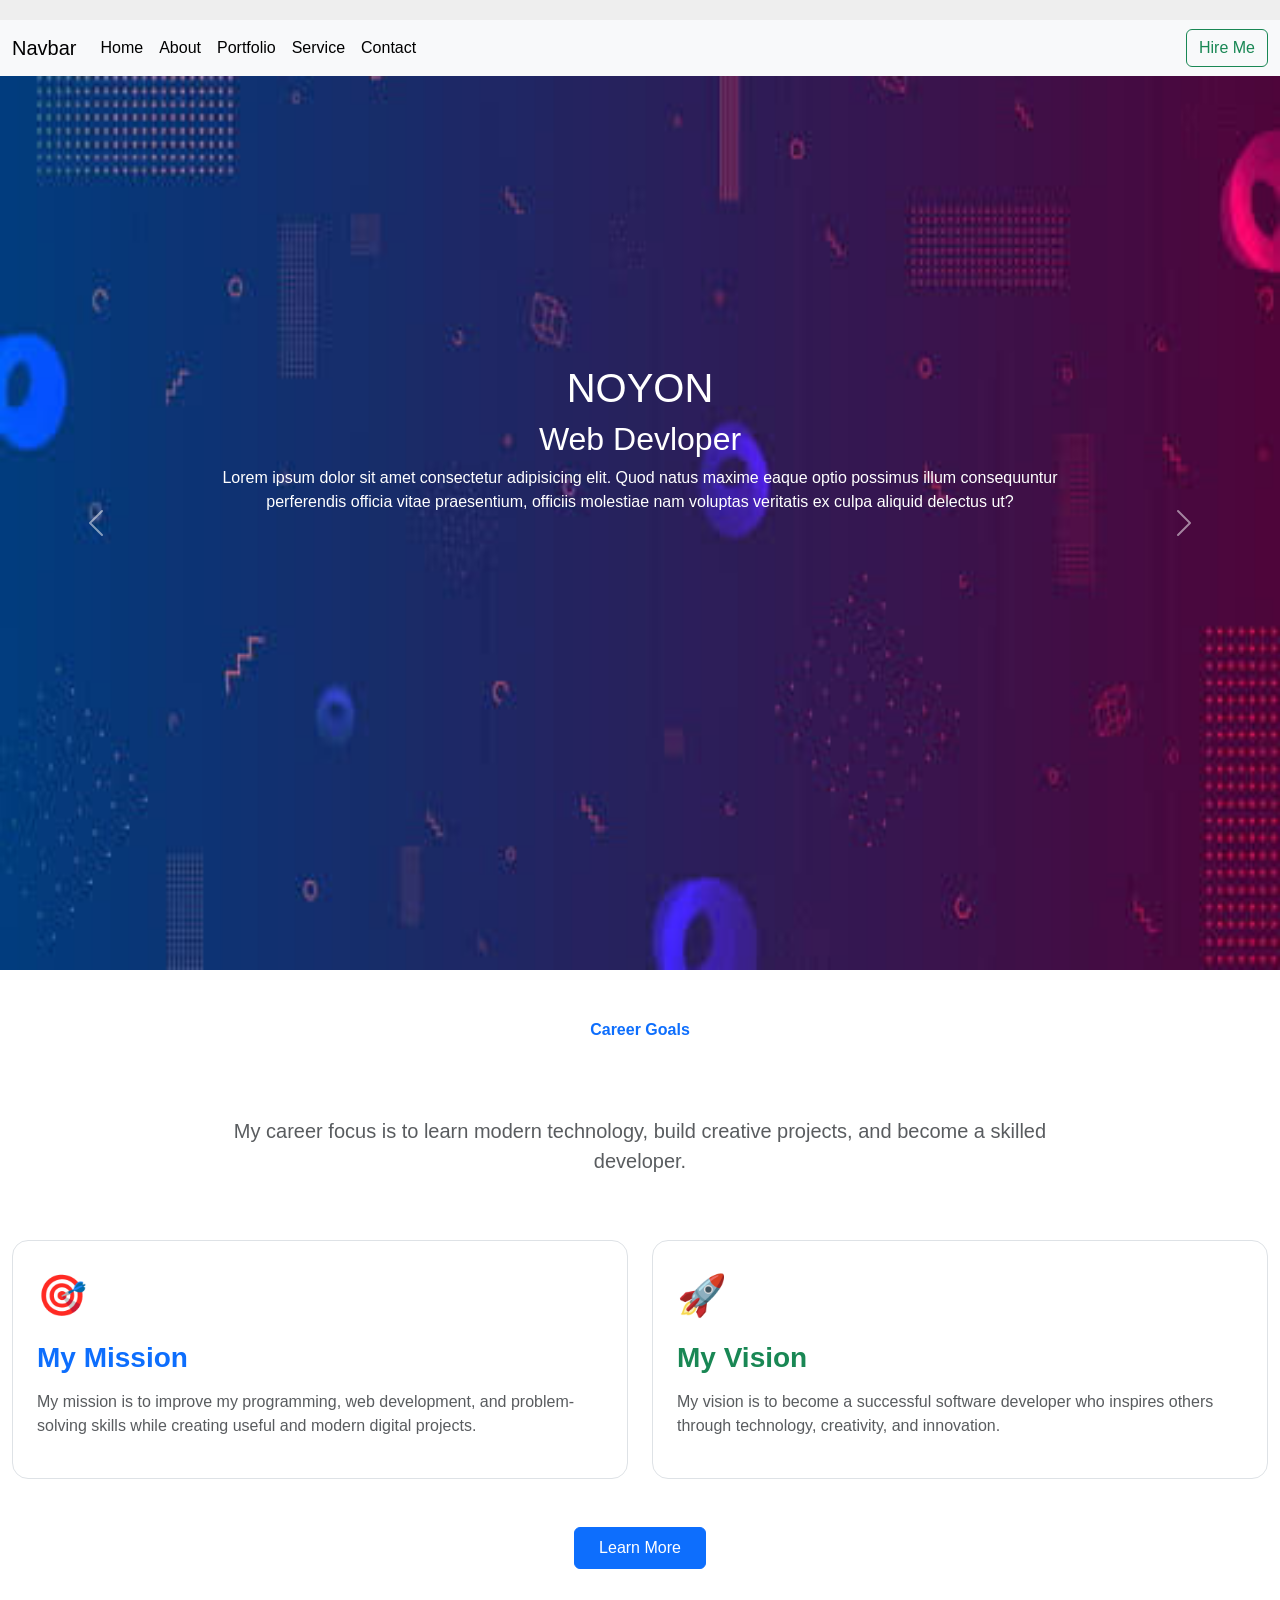
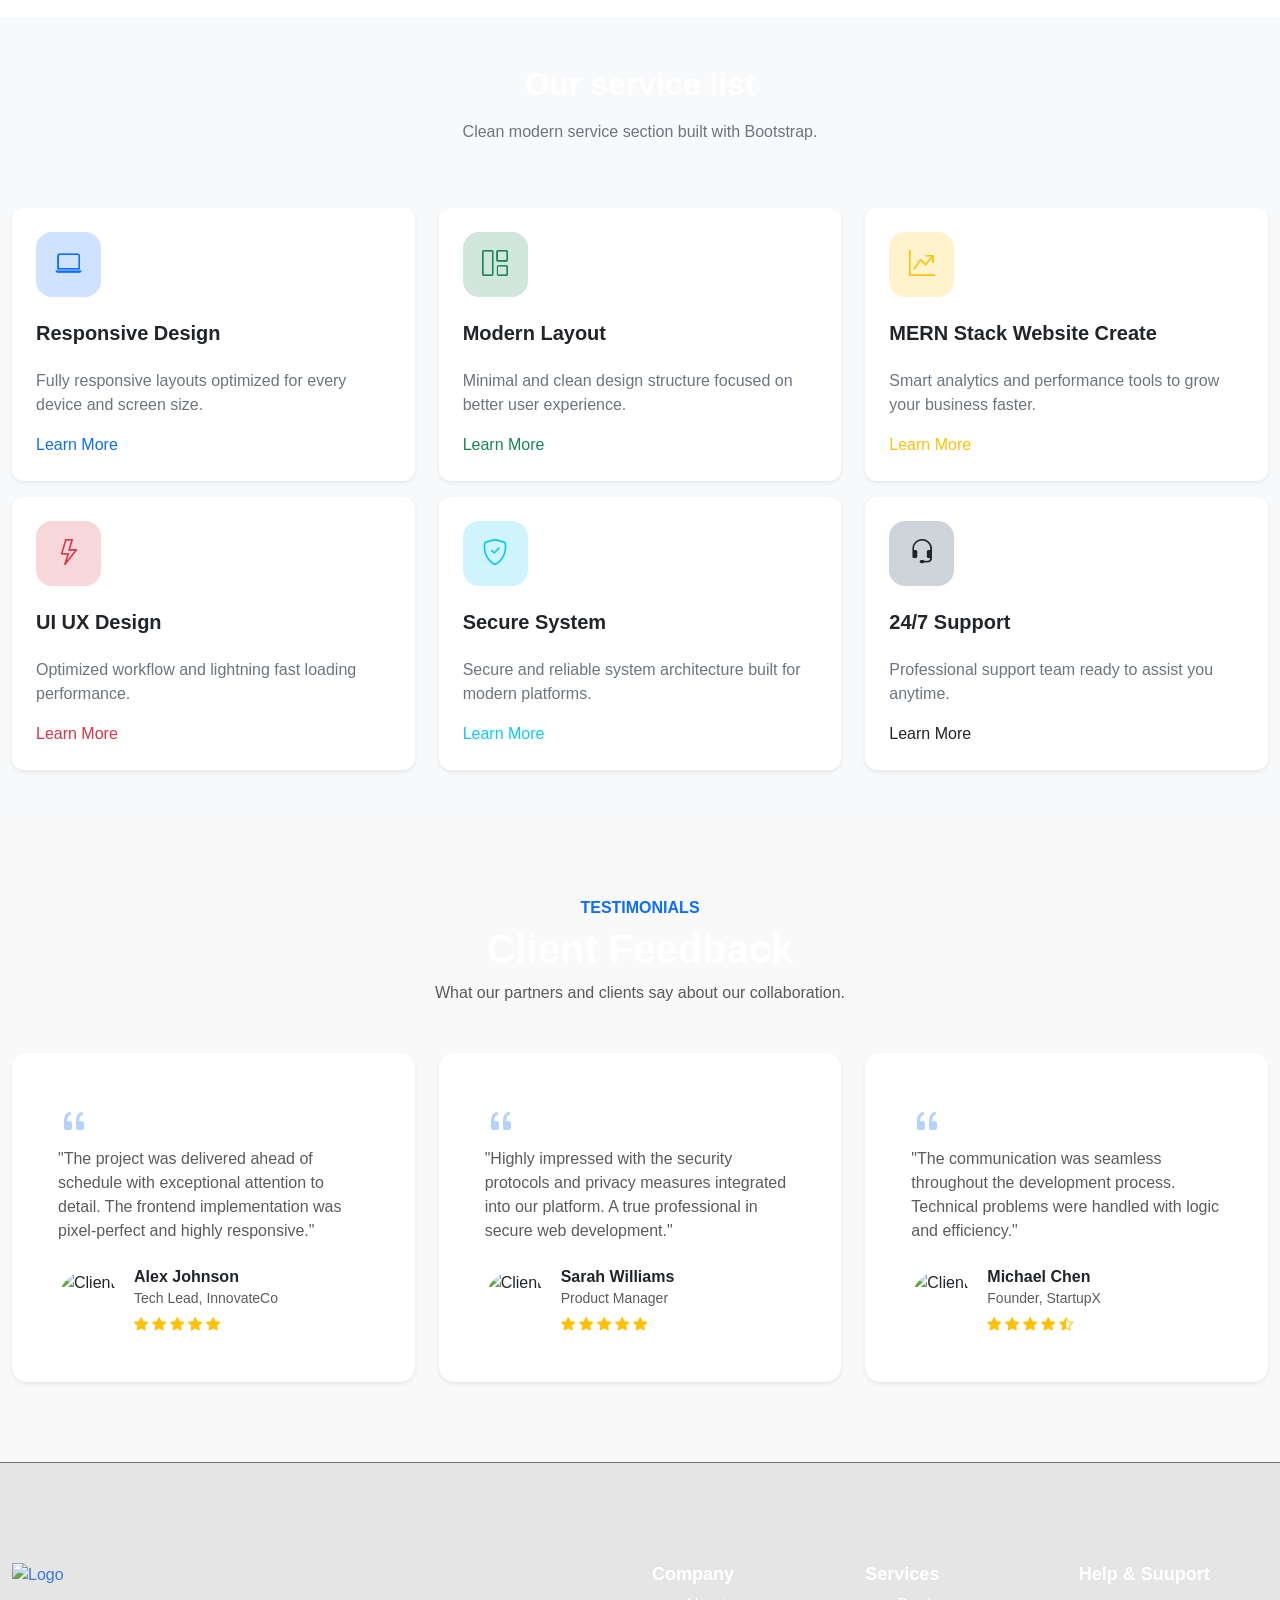
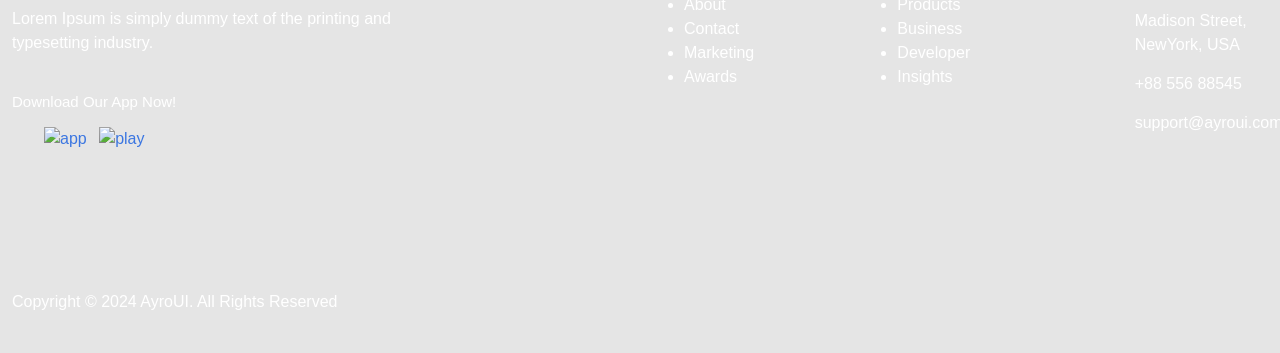
==== commit d141bf4c: "update" ====
--- a/index.html
+++ b/index.html
@@ -106,271 +106,340 @@
 
       <!-- Carrier Mission & Vission -->
 
-      <section id="missionvission" class="blog-area pb-5">
-         <div class="container">
-
-            <h1 class="Carrier"> Carrier Mission & Vission Section </h1>
-
-            <div class="row justify-content-center">
-               <div class="col-lg-4 col-md-8 col-sm-10">
-                  <div class="single-blog blog-style-one">
-                     <div class="blog-image">
-                        <a href="javascript:void(0)"><img src="https://cdn.ayroui.com/1.0/images/blog/1.jpg"
-                              alt="Blog" /></a>
-                        <a href="javascript:void(0)" class="category">Technology</a>
-                     </div>
-                     <div class="blog-content">
-                        <h5 class="blog-title">
-                           <a href="javascript:void(0)">
-                              Budget-Friendly Design Ideas to Transform Your Office
-                           </a>
-                        </h5>
-                        <span><i class="lni lni-calendar"></i> Mar 23, 2022</span>
-                        <span><i class="lni lni-comments-alt"></i> 24 Comment</span>
-                        <p class="text">
-                           Create a workspace your team will love with these money-saving
-                           interior Ui/Ux design tips Learn how People.
-                        </p>
-                        <a class="more" href="javascript:void(0)">READ MORE</a>
-                     </div>
-                  </div>
-                  <!-- single blog -->
-               </div>
-               <div class="col-lg-4 col-md-8 col-sm-10">
-                  <div class="single-blog blog-style-one">
-                     <div class="blog-image">
-                        <a href="javascript:void(0)"><img src="https://cdn.ayroui.com/1.0/images/blog/2.jpg"
-                              alt="Blog" /></a>
-                        <a href="javascript:void(0)" class="category">Lifestyle</a>
-                     </div>
-                     <div class="blog-content">
-                        <h5 class="blog-title">
-                           <a href="javascript:void(0)">
-                              Budget-Friendly Design Ideas to Transform Your Office
-                           </a>
-                        </h5>
-                        <span><i class="lni lni-calendar"></i> Mar 23, 2022</span>
-                        <span><i class="lni lni-comments-alt"></i> 24 Comment</span>
-                        <p class="text">
-                           Create a workspace your team will love with these money-saving
-                           interior Ui/Ux design tips Learn how People.
-                        </p>
-                        <a class="more" href="javascript:void(0)">READ MORE</a>
-                     </div>
-                  </div>
-               </div>
-            </div>
-            <!-- row -->
-         </div>
-         <!-- container -->
-      </section>
+     <section class="py-5">
+	<div class="container">
+
+		<!-- Heading -->
+		<div class="row justify-content-center text-center mb-5">
+			<div class="col-lg-8">
+
+				<span class="text-primary fw-semibold">
+					Career Goals
+				</span>
+
+				<h2 class="display-5 fw-bold mt-2">
+					Mission & Vision
+				</h2>
+
+				<p class="lead text-muted">
+					My career focus is to learn modern technology,
+					build creative projects, and become a skilled developer.
+				</p>
+
+			</div>
+		</div>
+
+		<!-- Cards -->
+		<div class="row g-4">
+
+			<!-- Mission -->
+			<div class="col-md-6">
+				<div class="p-4 border rounded-4 h-100 bg-white">
+
+					<div class="fs-1 mb-3">
+						🎯
+					</div>
+
+					<h3 class="fw-bold text-primary">
+						My Mission
+					</h3>
+
+					<p class="text-muted mt-3">
+						My mission is to improve my programming,
+						web development, and problem-solving skills
+						while creating useful and modern digital projects.
+					</p>
+
+				</div>
+			</div>
+
+			<!-- Vision -->
+			<div class="col-md-6">
+				<div class="p-4 border rounded-4 h-100 bg-white">
+
+					<div class="fs-1 mb-3">
+						🚀
+					</div>
+
+					<h3 class="fw-bold text-success">
+						My Vision
+					</h3>
+
+					<p class="text-muted mt-3">
+						My vision is to become a successful software
+						developer who inspires others through
+						technology, creativity, and innovation.
+					</p>
+
+				</div>
+			</div>
+
+		</div>
+
+		<!-- Button -->
+		<div class="text-center mt-5">
+			<a href="" class="btn btn-primary px-4 py-2">
+				Learn More
+			</a>
+		</div>
+
+	</div>
+</section>
 
       <!-- Carrier Mission & Vission -->
 
       <!-- Service Section -->
 
-      <section id="service" class="contact-area">
-         <div class="container">
-
-
-            <h1 class="Carrier"> Service List Section </h1>
-            <div class="row">
-               <div class="col-xl-7 col-lg-8">
-                  <div class="section-title mt-45">
-                     <h3 class="title">Get in touch</h3>
-                  </div>
-                  <div class="contact-form form-style-four mt-15">
-                     <form action="#">
-                        <div class="row">
-                           <div class="col-md-6">
-                              <div class="form-input mt-15">
-                                 <label>Full Name</label>
-                                 <div class="input-items default">
-                                    <i class="lni lni-user"></i>
-                                    <input type="text" placeholder="John Doe" />
-                                 </div>
-                              </div>
-                              <!-- form input -->
-                           </div>
-                           <div class="col-md-6">
-                              <div class="form-input mt-15">
-                                 <label>Email Address</label>
-                                 <div class="input-items default">
-                                    <i class="lni lni-envelope"></i>
-                                    <input type="text" placeholder="admin@uideck.com" />
-                                 </div>
-                              </div>
-                              <!-- form input -->
-                           </div>
-                           <div class="col-md-6">
-                              <div class="form-input mt-15">
-                                 <label>Phone Number</label>
-                                 <div class="input-items default">
-                                    <i class="lni lni-phone"></i>
-                                    <input type="text" placeholder="01234567890" />
-                                 </div>
-                              </div>
-                              <!-- form input -->
-                           </div>
-                           <div class="col-md-6">
-                              <div class="form-input mt-15">
-                                 <label>Subject</label>
-                                 <div class="input-items default">
-                                    <i class="lni lni-bubble"></i>
-                                    <input type="text" placeholder="Type here" />
-                                 </div>
-                              </div>
-                              <!-- form input -->
-                           </div>
-                           <div class="col-md-12">
-                              <div class="form-input mt-15">
-                                 <label>Your Message</label>
-                                 <div class="input-items default">
-                                    <i class="lni lni-pencil-alt"></i>
-                                    <textarea placeholder="Type your message here"></textarea>
-                                 </div>
-                              </div>
-                              <!-- form input -->
-                           </div>
-                           <div class="col-md-12">
-                              <div class="single-form mt-15">
-                                 <div class="input-form rounded-buttons">
-                                    <button class="btn primary-btn rounded-full" type="submit">
-                                       SEND MESSAGE
-                                    </button>
-                                 </div>
-                              </div>
-                              <!-- single form -->
-                           </div>
+      <link
+  rel="stylesheet"
+  href="https://cdn.jsdelivr.net/npm/bootstrap-icons@1.11.3/font/bootstrap-icons.min.css"
+/>
+<section class="py-5 bg-light">
+  <div class="container">
+
+    <div class="row justify-content-center  mb-5">
+      <div class="col-lg-7 text-center">
+        <h2 class="fw-bold mb-3">Our service list</h2>
+        <p class="text-secondary">
+          Clean modern service section built with Bootstrap.
+        </p>
+      </div>
+    </div>
+
+    <div class="row g-4">
+
+      <!-- Card -->
+      <div class="col-lg-4 col-md-6 ">
+        <div class="card border-0 shadow-sm service-card h-100 p-4 position-relative overflow-hidden">
+
+          <div class="icon-box bg-primary-subtle text-primary">
+            <i class="bi bi-laptop"></i>
+          </div>
+
+          <h5 class="fw-semibold mt-4">Responsive Design</h5>
+
+          <p class="text-secondary mt-3">
+            Fully responsive layouts optimized for every device and screen size.
+          </p>
+
+          <a href="#" class="text-decoration-none fw-medium text-primary">
+            Learn More
+          </a>
+
+        </div>
+      </div>
+
+      <!-- Card -->
+      <div class="col-lg-4 col-md-6">
+        <div class="card border-0 shadow-sm service-card h-100 p-4 position-relative overflow-hidden">
+
+          <div class="icon-box bg-success-subtle text-success">
+            <i class="bi bi-grid-1x2"></i>
+          </div>
+
+          <h5 class="fw-semibold mt-4">Modern Layout</h5>
+
+          <p class="text-secondary mt-3">
+            Minimal and clean design structure focused on better user experience.
+          </p>
+
+          <a href="#" class="text-decoration-none fw-medium text-success">
+            Learn More
+          </a>
+
+        </div>
+      </div>
+
+      <!-- Card -->
+      <div class="col-lg-4 col-md-6">
+        <div class="card border-0 shadow-sm service-card h-100 p-4 position-relative overflow-hidden">
+
+          <div class="icon-box bg-warning-subtle text-warning">
+            <i class="bi bi-graph-up-arrow"></i>
+          </div>
+
+          <h5 class="fw-semibold mt-4">MERN Stack Website Create</h5>
+
+          <p class="text-secondary mt-3">
+            Smart analytics and performance tools to grow your business faster.
+          </p>
+
+          <a href="#" class="text-decoration-none fw-medium text-warning">
+            Learn More
+          </a>
+
+        </div>
+      </div>
+
+      <!-- Card -->
+      <div class="col-lg-4 col-md-6 mt-3">
+        <div class="card border-0 shadow-sm service-card h-100 p-4 position-relative overflow-hidden">
+
+          <div class="icon-box bg-danger-subtle text-danger">
+            <i class="bi bi-lightning"></i>
+          </div>
+
+          <h5 class="fw-semibold mt-4">UI UX Design</h5>
+
+          <p class="text-secondary mt-3">
+            Optimized workflow and lightning fast loading performance.
+          </p>
+
+          <a href="#" class="text-decoration-none fw-medium text-danger">
+            Learn More
+          </a>
+
+        </div>
+      </div>
+
+      <!-- Card -->
+      <div class="col-lg-4 col-md-6 mt-3">
+        <div class="card border-0 shadow-sm service-card h-100 p-4 position-relative overflow-hidden">
+
+          <div class="icon-box bg-info-subtle text-info">
+            <i class="bi bi-shield-check"></i>
+          </div>
+
+          <h5 class="fw-semibold mt-4">Secure System</h5>
+
+          <p class="text-secondary mt-3">
+            Secure and reliable system architecture built for modern platforms.
+          </p>
+
+          <a href="#" class="text-decoration-none fw-medium text-info">
+            Learn More
+          </a>
+
+        </div>
+      </div>
+
+      <!-- Card -->
+      <div class="col-lg-4 col-md-6 mt-3">
+        <div class="card border-0 shadow-sm service-card h-100 p-4 position-relative overflow-hidden">
+
+          <div class="icon-box bg-dark-subtle text-dark">
+            <i class="bi bi-headset"></i>
+          </div>
+
+          <h5 class="fw-semibold mt-4">24/7 Support</h5>
+
+          <p class="text-secondary mt-3">
+            Professional support team ready to assist you anytime.
+          </p>
+
+          <a href="#" class="text-decoration-none fw-medium text-dark">
+            Learn More
+          </a>
+
+        </div>
+      </div>
+
+    </div>
+  </div>
+</section>
+
+      <!-- Service Section -->
+
+      <!-- Feedback Section -->
+
+     <link rel="stylesheet" href="https://cdn.jsdelivr.net/npm/bootstrap-icons@1.11.1/font/bootstrap-icons.css">
+
+
+<!-- Client start -->
+    <section class="feedback-section">
+        <div class="container">
+            <!-- Header -->
+            <div class="text-center mb-5">
+                <h6 class="text-primary fw-bold text-uppercase">Testimonials</h6>
+                <h2 class="display-6 fw-bold">Client Feedback</h2>
+                <p class="text-muted">What our partners and clients say about our collaboration.</p>
+            </div>
+
+            <div class="row g-4">
+                <!-- Feedback 1 -->
+                <div class="col-lg-4">
+                    <div class="card feedback-card h-100 shadow-sm">
+                        <div class="card-body">
+                            <i class="bi bi-quote quote-icon"></i>
+                            <p class="card-text text-muted mb-4">
+                                "The project was delivered ahead of schedule with exceptional attention to detail. The
+                                frontend implementation was pixel-perfect and highly responsive."
+                            </p>
+                            <div class="d-flex align-items-center">
+                                <img src="https://images.pexels.com/photos/8801041/pexels-photo-8801041.jpeg" alt="Client" class="client-img me-3">
+                                <div>
+                                    <h6 class="mb-0 fw-bold">Alex Johnson</h6>
+                                    <small class="text-muted">Tech Lead, InnovateCo</small>
+                                    <div class="star-rating mt-1">
+                                        <i class="bi bi-star-fill"></i>
+                                        <i class="bi bi-star-fill"></i>
+                                        <i class="bi bi-star-fill"></i>
+                                        <i class="bi bi-star-fill"></i>
+                                        <i class="bi bi-star-fill"></i>
+                                    </div>
+                                </div>
+                            </div>
                         </div>
-                        <!-- row -->
-                     </form>
-                  </div>
-                  <!-- contact form -->
-               </div>
-               <div class="col-xl-4 col-lg-4 col-md-6 col-sm-8 offset-xl-1">
-                  <div class="section-title mt-5">
-                     <h3 class="title">Contact Information</h3>
-                  </div>
-                  <div class="contact-info">
-                     <ul class="info">
-                        <li>
-                           <div class="single-info">
-                              <div class="info-icon">
-                                 <i class="lni lni-map-marker"></i>
-                              </div>
-                              <div class="info-content">
-                                 <p class="text">
-                                    Level 13, 2 Elizabeth St, Melbourne, Victoria 3000,
-                                    Australia
-                                 </p>
-                              </div>
-                           </div>
-                           <!-- single info -->
-                        </li>
-                        <li>
-                           <div class="single-info">
-                              <div class="info-icon">
-                                 <i class="lni lni-phone"></i>
-                              </div>
-                              <div class="info-content">
-                                 <p class="text">+61 (8) 8234 3555</p>
-                              </div>
-                           </div>
-                           <!-- single info -->
-                        </li>
-                        <li>
-                           <div class="single-info">
-                              <div class="info-icon">
-                                 <i class="lni lni-phone-set"></i>
-                              </div>
-                              <div class="info-content">
-                                 <p class="text">+61 (8) 8234 3555</p>
-                              </div>
-                           </div>
-                           <!-- single info -->
-                        </li>
-                        <li>
-                           <div class="single-info">
-                              <div class="info-icon">
-                                 <i class="lni lni-envelope"></i>
-                              </div>
-                              <div class="info-content">
-                                 <p class="text">admin@uideck.com</p>
-                              </div>
-                           </div>
-                           <!-- single info -->
-                        </li>
-                     </ul>
-                     <ul class="social mt-5">
-                        <li>
-                           <a href="javascript:void(0)">
-                              <i class="lni lni-facebook-filled"></i>
-                           </a>
-                        </li>
-                        <li>
-                           <a href="javascript:void(0)">
-                              <i class="lni lni-twitter-original"></i>
-                           </a>
-                        </li>
-                        <li>
-                           <a href="javascript:void(0)">
-                              <i class="lni lni-instagram-original"></i>
-                           </a>
-                        </li>
-                        <li>
-                           <a href="javascript:void(0)">
-                              <i class="lni lni-linkedin-original"></i>
-                           </a>
-                        </li>
-                     </ul>
-                  </div>
-                  <!-- contact-info -->
-               </div>
-            </div>
-            <!-- row -->
-         </div>
-         <!-- container -->
-      </section>
-
-      <!-- Service Section -->
-
-      <!-- Feedback Section -->
-
-      <link href="https://cdnjs.cloudflare.com/ajax/libs/font-awesome/6.0.0/css/all.min.css" rel="stylesheet">
-
-      <section id="feedback">
-
-         <div class="container">
-
-            <h1 class="Carrier"> Feedback Section </h1>
-
-            <div class="rating-container text-center">
-               <div class="rating-emoji">
-                  😊
-               </div>
-               <h3 class="rating-title">How was your experience?</h3>
-               <div class="star-rating">
-                  <input type="radio" id="star5" name="rating" value="5">
-                  <label for="star5" class="fas fa-star"></label>
-                  <input type="radio" id="star4" name="rating" value="4">
-                  <label for="star4" class="fas fa-star"></label>
-                  <input type="radio" id="star3" name="rating" value="3">
-                  <label for="star3" class="fas fa-star"></label>
-                  <input type="radio" id="star2" name="rating" value="2">
-                  <label for="star2" class="fas fa-star"></label>
-                  <input type="radio" id="star1" name="rating" value="1">
-                  <label for="star1" class="fas fa-star"></label>
-               </div>
-               <div class="rating-feedback">
-                  <textarea class="form-control" rows="3"
-                     placeholder="Tell us about your experience (optional)"></textarea>
-               </div>
-               <button class="submit-rating">Submit Rating</button>
-            </div>
-         </div>
-
-      </section>
+                    </div>
+                </div>
+
+                <!-- Feedback 2 -->
+                <div class="col-lg-4">
+                    <div class="card feedback-card h-100 shadow-sm">
+                        <div class="card-body">
+                            <i class="bi bi-quote quote-icon"></i>
+                            <p class="card-text text-muted mb-4">
+                                "Highly impressed with the security protocols and privacy measures integrated into our
+                                platform. A true professional in secure web development."
+                            </p>
+                            <div class="d-flex align-items-center">
+                                <img src="https://images.pexels.com/photos/36514932/pexels-photo-36514932.jpeg" alt="Client" class="client-img me-3">
+                                <div>
+                                    <h6 class="mb-0 fw-bold">Sarah Williams</h6>
+                                    <small class="text-muted">Product Manager</small>
+                                    <div class="star-rating mt-1">
+                                        <i class="bi bi-star-fill"></i>
+                                        <i class="bi bi-star-fill"></i>
+                                        <i class="bi bi-star-fill"></i>
+                                        <i class="bi bi-star-fill"></i>
+                                        <i class="bi bi-star-fill"></i>
+                                    </div>
+                                </div>
+                            </div>
+                        </div>
+                    </div>
+                </div>
+
+                <!-- Feedback 3 -->
+                <div class="col-lg-4">
+                    <div class="card feedback-card h-100 shadow-sm">
+                        <div class="card-body">
+                            <i class="bi bi-quote quote-icon"></i>
+                            <p class="card-text text-muted mb-4">
+                                "The communication was seamless throughout the development process. Technical problems
+                                were handled with logic and efficiency."
+                            </p>
+                            <div class="d-flex align-items-center">
+                                <img src="https://images.pexels.com/photos/5191346/pexels-photo-5191346.jpeg" alt="Client" class="client-img me-3">
+                                <div>
+                                    <h6 class="mb-0 fw-bold">Michael Chen</h6>
+                                    <small class="text-muted">Founder, StartupX</small>
+                                    <div class="star-rating mt-1">
+                                        <i class="bi bi-star-fill"></i>
+                                        <i class="bi bi-star-fill"></i>
+                                        <i class="bi bi-star-fill"></i>
+                                        <i class="bi bi-star-fill"></i>
+                                        <i class="bi bi-star-half"></i>
+                                    </div>
+                                </div>
+                            </div>
+                        </div>
+                    </div>
+                </div>
+            </div>
+        </div>
+    </section>
+<!-- Client end -->
 
       <!-- Feedback Section -->
 
--- a/css/index.css
+++ b/css/index.css
@@ -43,662 +43,867 @@
 
 /*===== Carrier Mission & Vission  =====*/
 
-.blog-style-one {
-  margin-top: 50px;
-}
-.blog-style-one .blog-image {
-  overflow: hidden;
-  border-radius: 8px 8px 0 0;
-  position: relative;
-}
-.blog-style-one .blog-image .category {
-  background-color: var(--primary);
-  color: var(--white);
-  font-size: 13px;
-  padding: 7px 20px;
-  position: absolute;
-  right: 20px;
-  top: 20px;
-  border-radius: 30px;
-}
-.blog-style-one .blog-image img {
-  width: 100%;
-  -webkit-transition: all 0.2s ease-out 0s;
-  -moz-transition: all 0.2s ease-out 0s;
-  -ms-transition: all 0.2s ease-out 0s;
-  -o-transition: all 0.2s ease-out 0s;
-  transition: all 0.2s ease-out 0s;
-}
-.blog-style-one .blog-image:hover img {
-  -webkit-transform: rotate(1deg) scale(1.1);
-  -moz-transform: rotate(1deg) scale(1.1);
-  -ms-transform: rotate(1deg) scale(1.1);
-  -o-transform: rotate(1deg) scale(1.1);
-  transform: rotate(1deg) scale(1.1);
-}
-.blog-style-one .blog-content {
-  padding: 30px;
-  border: 1px solid var(--light-1);
-  border-radius: 0 0 8px 8px;
-  border-top: none;
-}
-@media only screen and (min-width: 768px) and (max-width: 991px) {
-  .blog-style-one .blog-content {
-    padding: 25px;
-  }
-}
-@media (max-width: 767px) {
-  .blog-style-one .blog-content {
-    padding: 20px;
-  }
-}
-.blog-style-one .blog-content .blog-title {
-  display: block;
-  margin-bottom: 10px;
-}
-.blog-style-one .blog-content .blog-title a {
-  font-weight: 600;
-  color: var(--black);
-  -webkit-transition: all 0.3s ease-out 0s;
-  -moz-transition: all 0.3s ease-out 0s;
-  -ms-transition: all 0.3s ease-out 0s;
-  -o-transition: all 0.3s ease-out 0s;
-  transition: all 0.3s ease-out 0s;
-  line-height: 30px;
-}
-@media (max-width: 767px) {
-  .blog-style-one .blog-content .blog-title a {
-    line-height: 24px;
-  }
-}
-.blog-style-one .blog-content .blog-title a:hover {
-  color: var(--primary);
-}
-.blog-style-one .blog-content span {
-  font-size: 14px;
-  line-height: 20px;
-  color: var(--dark-3);
-  margin-top: 8px;
-  margin-right: 12px;
-  display: inline-block;
-}
-.blog-style-one .blog-content .text {
-  color: var(--dark-3);
-  margin-top: 16px;
-}
-.blog-style-one .blog-content .more {
-  text-transform: uppercase;
-  font-weight: 600;
-  color: var(--primary);
-  margin-top: 30px;
-  display: inline-block;
-}
-.blog-style-one .blog-content .more:hover {
-  color: var(--primary-dark);
+body{
+    font-family: Arial, sans-serif;
+    background: #f5f5f5;
+}
+
+section{
+    background: white;
+}
+
+.border{
+    transition: 0.3s;
+}
+
+.border:hover{
+    transform: translateY(-5px);
 }
 
 /* Carrier Mission & Vission */
 
 /* Service Section */
 
-/* ===== Buttons Css ===== */
-.contact-form .single-form .input-form .primary-btn {
-  background: var(--primary);
-  color: var(--white);
-  box-shadow: var(--shadow-2);
-}
-.contact-form .single-form .input-form .active.primary-btn, .contact-form .single-form .input-form .primary-btn:hover, .contact-form .single-form .input-form .primary-btn:focus {
-  background: var(--primary-dark);
-  color: var(--white);
-  box-shadow: var(--shadow-4);
-}
-.contact-form .single-form .input-form .deactive.primary-btn {
-  background: var(--gray-4);
-  color: var(--dark-3);
-  pointer-events: none;
-}
-
-/*===========================
-    contact-01 css 
-===========================*/
-.contact-area {
-  padding-top: 50px;
-  padding-bottom: 100px;
-}
-.contact-area .mt-15 {
-  margin-top: 15px;
-}
-.contact-area .section-title .title {
-  font-size: 28px;
-  font-weight: 600;
-  line-height: 55px;
-}
-@media (max-width: 767px) {
-  .contact-area .section-title .title {
-    font-size: 24px;
-    line-height: 35px;
-  }
-}
-
-.contact-form .single-form label {
-  font-size: 12px;
-  color: var(--dark-2);
-  line-height: 18px;
-  margin-left: 44px;
-}
-.contact-form .single-form .input-form {
-  position: relative;
-}
-.contact-form .single-form .input-form i {
-  font-size: 24px;
-  position: absolute;
-  top: 10px;
-  left: 10px;
-  color: var(--dark-3);
-}
-.contact-form .single-form .input-form textarea, .contact-form .single-form .input-form input {
-  width: 100%;
-  height: 44px;
-  padding-left: 45px;
-  padding-right: 30px;
-  color: var(--dark-3);
-  font-size: 16px;
-  border: 0;
-  border-bottom: 1px solid var(--gray-4);
-  font-weight: 500;
-}
-.contact-form .single-form .input-form textarea::placeholder, .contact-form .single-form .input-form input::placeholder {
-  opacity: 1;
-  color: var(--dark-3);
-}
-.contact-form .single-form .input-form textarea {
-  padding-top: 10px;
-}
-.form-input .help-block {
-  margin-top: 2px;
-}
-.form-input .help-block .list-unstyled li {
-  font-size: 12px;
-  line-height: 16px;
-  color: var(--error);
-}
-.form-input label {
-  font-size: 12px;
-  line-height: 18px;
-  color: var(--dark-3);
-  margin-bottom: 8px;
-  display: inline-block;
-}
-.form-input .input-items {
-  position: relative;
-}
-.form-input .input-items input, .form-input .input-items textarea {
-  width: 100%;
-  height: 44px;
-  border: 2px solid;
-  padding-left: 44px;
-  padding-right: 12px;
-  position: relative;
-  font-size: 16px;
-}
-.form-input .input-items textarea {
-  padding-top: 8px;
-  height: 130px;
-  resize: none;
-}
-.form-input .input-items i {
-  position: absolute;
-  top: 11px;
-  left: 13px;
-  font-size: 20px;
-  z-index: 9;
-}
-.form-input .input-items.default input, .form-input .input-items.default textarea {
-  border-color: var(--gray-4);
-  color: var(--dark-3);
-}
-.form-input .input-items.default input:focus, .form-input .input-items.default textarea:focus {
-  border-color: var(--primary);
-}
-.form-input .input-items.default input::placeholder, .form-input .input-items.default textarea::placeholder {
-  color: var(--dark-3);
-  opacity: 1;
-}
-.form-input .input-items.default i {
-  color: var(--dark-3);
-}
-.form-input .input-items.active input, .form-input .input-items.active textarea {
-  border-color: var(--primary-dark);
-  color: var(--black);
-}
-.form-input .input-items.active input::placeholder, .form-input .input-items.active textarea::placeholder {
-  color: var(--black);
-  opacity: 1;
-}
-.form-input .input-items.active i {
-  color: var(--primary-dark);
-}
-.form-input .input-items.error input, .form-input .input-items.error textarea {
-  border-color: var(--error);
-  color: var(--error);
-}
-.form-input .input-items.error input::placeholder, .form-input .input-items.error textarea::placeholder {
-  color: var(--error);
-  opacity: 1;
-}
-.form-input .input-items.error i {
-  color: var(--error);
-}
-.form-input .input-items.success input, .form-input .input-items.success textarea {
-  border-color: var(--success);
-  color: var(--success);
-}
-.form-input .input-items.success input::placeholder, .form-input .input-items.success textarea::placeholder {
-  color: var(--success);
-  opacity: 1;
-}
-.form-input .input-items.success i {
-  color: var(--success);
-}
-.form-input .input-items.disabled input, .form-input .input-items.disabled textarea {
-  border-color: var(--dark-2);
-  color: var(--dark-3);
-  background: none;
-}
-.form-input .input-items.disabled input::placeholder, .form-input .input-items.disabled textarea::placeholder {
-  color: var(--dark-3);
-  opacity: 1;
-}
-.form-input .input-items.disabled i {
-  color: var(--dark-3);
-}
-
-.form-style-four .form-input label {
-  padding-left: 44px;
-  margin-bottom: 0;
-}
-.form-style-four .form-input .input-items input, .form-style-four .form-input .input-items textarea {
-  border-top: 0;
-  border-left: 0;
-  border-right: 0;
-}
-
-.contact-info ul li .single-info {
-  position: relative;
-  margin-top: 19px;
-}
-.contact-info ul li .single-info .info-icon {
-  position: absolute;
-  top: 0;
-  left: 0;
-}
-.contact-info ul li .single-info .info-icon i {
-  color: var(--dark-3);
-  font-size: 18px;
-  line-height: 24px;
-}
-.contact-info ul li .single-info .info-content {
-  padding-left: 30px;
-}
-.contact-info ul li .single-info .info-content .text {
-  font-size: 16px;
-  line-height: 24px;
-  color: var(--dark-3);
-  font-weight: 500;
-}
-.contact-info .social li {
-  display: inline-block;
-  margin-right: 12px;
-}
-.contact-info .social li a {
-  font-size: 20px;
-  height: 40px;
-  width: 40px;
-  line-height: 38px;
-  border: 1px solid rgba(0, 0, 0, 0.096);
-  text-align: center;
-  border-radius: 5px;
-  color: var(--dark-3);
-  -webkit-transition: all 0.3s ease-out 0s;
-  -moz-transition: all 0.3s ease-out 0s;
-  -ms-transition: all 0.3s ease-out 0s;
-  -o-transition: all 0.3s ease-out 0s;
-  transition: all 0.3s ease-out 0s;
-}
-.contact-info .social li a:hover {
-  color: var(--white);
-  background-color: var(--primary);
-  border-color: transparent;
+.service-card{
+    border-radius: 18px;
+    transition: 0.35s ease;
+    background: #fff;
+}
+
+
+.icon-box{
+    width: 65px;
+    height: 65px;
+    border-radius: 16px;
+    display: flex;
+    align-items: center;
+    justify-content: center;
+    font-size: 26px;
+    transition: 0.35s ease;
+}
+
+.service-card a{
+    transition: 0.3s;
 }
 
 /* Service Section */
 
 /* Feedback Section */
 
-.rating-container {
-            background: linear-gradient(145deg, #ffffff, #f0f0f0);
+.feedback-section {
+            padding: 80px 0;
+            background-color: #f9f9f9;
+        }
+
+        .feedback-card {
+            border: none;
+            border-radius: 15px;
+            padding: 30px;
+            transition: all 0.3s ease;
+            background: #fff;
+        }
+
+        .feedback-card:hover {
+            box-shadow: 0 15px 30px rgba(0, 0, 0, 0.08) !important;
+        }
+
+        .quote-icon {
+            font-size: 2rem;
+            color: #0d6efd;
+            opacity: 0.3;
+        }
+
+        .client-img {
+            width: 60px;
+            height: 60px;
+            object-fit: cover;
+            border-radius: 50%;
+        }
+
+        .star-rating {
+            color: #ffc107;
+            font-size: 0.9rem;
+        }
+
+/* Feedback Section */
+
+/*  Home Pages End */
+
+/* About Pages Section */
+
+/* Personal Biography Section */
+* {
+      margin: 0;
+      padding: 0;
+      box-sizing: border-box;
+      font-family: "Poppins", sans-serif;
+    }
+
+    body {
+      background: #0f172a;
+      color: #fff;
+    }
+
+    .bio-section {
+      min-height: 100vh;
+      display: flex;
+      align-items: center;
+      padding: 80px 0;
+      background: linear-gradient(135deg, #0f172a, #111827, #1e293b);
+    }
+
+    .bio-card {
+      background: rgba(255, 255, 255, 0.08);
+      border: 1px solid rgba(255, 255, 255, 0.1);
+      backdrop-filter: blur(12px);
+      border-radius: 24px;
+      overflow: hidden;
+      transition: 0.4s ease;
+      box-shadow: 0 10px 40px rgba(0, 0, 0, 0.4);
+    }
+
+    .bio-card:hover {
+      transform: translateY(-8px);
+      box-shadow: 0 15px 50px rgba(59, 130, 246, 0.35);
+    }
+
+    .bio-image {
+      position: relative;
+      overflow: hidden;
+    }
+
+    .bio-image img {
+      width: 100%;
+      height: 100%;
+      object-fit: cover;
+      transition: 0.5s ease;
+    }
+
+    .bio-card:hover .bio-image img {
+      transform: scale(1.05);
+    }
+
+    .bio-content {
+      padding: 40px;
+    }
+
+    .bio-subtitle {
+      color: #60a5fa;
+      font-size: 14px;
+      font-weight: 600;
+      text-transform: uppercase;
+      letter-spacing: 2px;
+      margin-bottom: 10px;
+    }
+
+    .bio-title {
+      font-size: 42px;
+      font-weight: 700;
+      margin-bottom: 20px;
+      line-height: 1.2;
+    }
+
+    .bio-title span {
+      color: #3b82f6;
+    }
+
+    .bio-text {
+      color: #cbd5e1;
+      line-height: 1.8;
+      margin-bottom: 30px;
+    }
+
+    .bio-info {
+      display: flex;
+      flex-wrap: wrap;
+      gap: 20px;
+      margin-bottom: 30px;
+    }
+
+    .info-box {
+      background: rgba(255, 255, 255, 0.05);
+      padding: 15px 20px;
+      border-radius: 14px;
+      flex: 1 1 180px;
+    }
+
+    .info-box h6 {
+      color: #60a5fa;
+      margin-bottom: 5px;
+      font-size: 14px;
+    }
+
+    .info-box p {
+      margin: 0;
+      color: #fff;
+      font-weight: 500;
+    }
+
+    .btn-custom {
+      padding: 14px 30px;
+      border-radius: 50px;
+      border: none;
+      background: linear-gradient(135deg, #3b82f6, #2563eb);
+      color: white;
+      font-weight: 600;
+      transition: 0.3s ease;
+      text-decoration: none;
+      display: inline-block;
+    }
+
+    .btn-custom:hover {
+      background: linear-gradient(135deg, #2563eb, #1d4ed8);
+      transform: translateY(-2px);
+      color: #fff;
+    }
+
+    @media (max-width: 991px) {
+      .bio-title {
+        font-size: 32px;
+      }
+
+      .bio-content {
+        padding: 30px;
+      }
+    }
+/* personal Biography Section */
+
+/* Existing Client Section */
+
+*{
+      margin:0;
+      padding:0;
+      box-sizing:border-box;
+      font-family: 'Poppins', sans-serif;
+    }
+
+    body{
+      background:#0f172a;
+      color:white;
+    }
+
+    .client-section{
+      padding:100px 0;
+      position:relative;
+      overflow:hidden;
+    }
+
+    .client-section::before{
+      content:'';
+      position:absolute;
+      width:350px;
+      height:350px;
+      background:rgba(59,130,246,0.15);
+      filter:blur(120px);
+      top:-100px;
+      left:-100px;
+      border-radius:50%;
+    }
+
+    .client-section::after{
+      content:'';
+      position:absolute;
+      width:300px;
+      height:300px;
+      background:rgba(168,85,247,0.15);
+      filter:blur(120px);
+      bottom:-100px;
+      right:-100px;
+      border-radius:50%;
+    }
+
+    .section-title{
+      text-align:center;
+      margin-bottom:70px;
+      position:relative;
+      z-index:1;
+    }
+
+    .section-title h2{
+      font-size:48px;
+      font-weight:700;
+      margin-bottom:15px;
+      background:linear-gradient(to right,#38bdf8,#a855f7);
+      -webkit-background-clip:text;
+      -webkit-text-fill-color:transparent;
+    }
+
+    .section-title p{
+      color:#cbd5e1;
+      max-width:700px;
+      margin:auto;
+      font-size:16px;
+    }
+
+    .client-card{
+      background:rgba(255,255,255,0.06);
+      border:1px solid rgba(255,255,255,0.08);
+      backdrop-filter:blur(12px);
+      border-radius:24px;
+      padding:35px 25px;
+      text-align:center;
+      transition:0.4s ease;
+      position:relative;
+      overflow:hidden;
+      height:100%;
+    }
+
+    .client-card:hover{
+      transform:translateY(-12px);
+      border-color:#38bdf8;
+      box-shadow:0 15px 40px rgba(56,189,248,0.2);
+    }
+
+    .client-logo{
+      width:85px;
+      height:85px;
+      margin:auto;
+      margin-bottom:25px;
+      border-radius:50%;
+      overflow:hidden;
+      border:3px solid rgba(255,255,255,0.1);
+    }
+
+    .client-logo img{
+      width:100%;
+      height:100%;
+      object-fit:cover;
+    }
+
+    .client-card h4{
+      font-size:22px;
+      font-weight:600;
+      margin-bottom:10px;
+    }
+
+    .client-card span{
+      color:#38bdf8;
+      font-size:14px;
+      display:block;
+      margin-bottom:18px;
+    }
+
+    .client-card p{
+      color:#cbd5e1;
+      font-size:15px;
+      line-height:1.7;
+    }
+
+    .rating{
+      margin-top:20px;
+      color:#facc15;
+      font-size:18px;
+      letter-spacing:2px;
+    }
+
+    @media(max-width:768px){
+
+      .section-title h2{
+        font-size:34px;
+      }
+
+      .client-card{
+        margin-bottom:25px;
+      }
+
+    }
+
+/* Existing Client Section */
+
+/* Skill Information Section */
+/* Skill css start */
+        .skills-section {
+            padding: 80px 0;
+            background-color: #f8f9fa;
+        }
+        .skill-item {
+            margin-bottom: 25px;
+        }
+        .progress {
+            height: 8px;
+            border-radius: 10px;
+            background-color: #e9ecef;
+        }
+        .tech-badge {
+            background: white;
+            border: 1px solid #dee2e6;
+            border-radius: 10px;
+            padding: 20px;
+            transition: all 0.3s ease;
+            text-align: center;
+        }
+        .tech-badge:hover {
+            border-color: #0d6efd;
+            transform: translateY(-5px);
+            box-shadow: 0 10px 20px rgba(0,0,0,0.05);
+        }
+        .tech-icon {
+            font-size: 2rem;
+            color: #0d6efd;
+            margin-bottom: 10px;
+        }
+/* Skill css end */
+
+/* Skill Information Section */
+
+/* About Pages Section */
+
+/* Personal Information Section Start */
+
+/* Personal css start */
+        .info-section {
+            padding: 80px 0;
+            background-color: #ffffff;
+        }
+        .info-list-item {
+            display: flex;
+            align-items: center;
+            margin-bottom: 20px;
+            padding-bottom: 10px;
+            border-bottom: 1px solid #f1f1f1;
+        }
+        .info-icon {
+            width: 45px;
+            height: 45px;
+            background-color: #f8f9fa;
+            color: #0d6efd;
+            display: flex;
+            align-items: center;
+            justify-content: center;
+            border-radius: 10px;
+            font-size: 1.2rem;
+            margin-right: 15px;
+        }
+        .info-label {
+            font-weight: 700;
+            color: #212529;
+            margin-bottom: 0;
+            min-width: 100px;
+        }
+        .info-value {
+            color: #6c757d;
+            margin-bottom: 0;
+        }
+        .profile-frame {
+            padding: 10px;
+            border: 1px solid #dee2e6;
             border-radius: 20px;
-            padding: 2rem;
-            box-shadow: 10px 10px 20px #d1d1d1,
-                       -10px -10px 20px #ffffff;
-            max-width: 400px;
-            margin: 2rem auto;
-        }
-
-        .star-rating {
-            direction: rtl;
-            display: inline-block;
-            padding: 20px;
-        }
-
-        .star-rating input {
-            display: none;
-        }
-
-        .star-rating label {
-            color: #bbb;
-            cursor: pointer;
-            font-size: 30px;
-            padding: 5px;
-            transition: all 0.3s ease;
-        }
-
-        .star-rating label:hover,
-        .star-rating label:hover ~ label,
-        .star-rating input:checked ~ label {
-            color: #f7b731;
-        }
-
-        .rating-title {
-            color: #2d3436;
-            font-weight: 600;
-            margin-bottom: 1.5rem;
-        }
-
-        .rating-feedback {
-            margin-top: 1.5rem;
-            color: #636e72;
-        }
-
-        .submit-rating {
-            background: linear-gradient(145deg, #f7b731, #f0932b);
-            border: none;
-            padding: 10px 25px;
-            border-radius: 25px;
-            color: white;
-            font-weight: 600;
-            margin-top: 1rem;
-            transition: all 0.3s ease;
-        }
-
-        .submit-rating:hover {
-            transform: translateY(-2px);
-            box-shadow: 0 5px 15px rgba(247, 183, 49, 0.4);
-        }
-
-        .rating-emoji {
-            font-size: 2rem;
-            margin-bottom: 1rem;
-        }
-
-/* Feedback Section */
-
-/*  Home Pages End */
-
-/* About Pages Section */
-
-/* Existing Client Section */
-
-/*===========================
-    clients-01 css 
-===========================*/
-.client-logo-area .section-title-two {
-  text-align: center;
-  max-width: 550px;
-  margin: auto;
-  margin-bottom: 50px;
-  position: relative;
-  z-index: 5;
-}
-@media only screen and (min-width: 768px) and (max-width: 991px) {
-  .client-logo-area .section-title-two {
-    margin-bottom: 45px;
-  }
-}
-@media (max-width: 767px) {
-  .client-logo-area .section-title-two {
-    margin-bottom: 35px;
-  }
-}
-.client-logo-area .section-title-two span {
-  text-transform: capitalize;
-  color: var(--white);
-  background: var(--primary);
-  display: inline-block;
-  margin-bottom: 10px;
-  padding: 5px 15px;
-  border-radius: 4px;
-}
-.client-logo-area .section-title-two h2 {
-  margin-bottom: 15px;
-}
-@media only screen and (min-width: 768px) and (max-width: 991px) {
-  .client-logo-area .section-title-two h2 {
-    font-size: 2rem;
-    line-height: 2.8rem;
-  }
-}
-@media (max-width: 767px) {
-  .client-logo-area .section-title-two h2 {
-    font-size: 1.5rem;
-    line-height: 1.9rem;
-  }
-}
-.client-logo-area .section-title-two p {
-  color: var(--dark-3);
-}
-
-/*===== Client Logo One =====*/
-.client-logo-one {
-  padding-top: 100px;
-  padding-bottom: 100px;
-}
-.client-logo-one .single-client {
-  margin-top: 30px;
-}
-
-/* Existing Client Section */
-
-/* Skill Information Section */
-
-/* About Pages Section */
-
-/* Personal Information Section Start */
+        }
+        .profile-frame img {
+            border-radius: 15px;
+        }
+/* Personal css end */
+
+/* Personal Information Section End */
+
+/* Education Information Section Start */
 
 body{
-    color: #6F8BA4;
-    margin-top:20px;
-}
-.section {
-    padding: 100px 0;
-    position: relative;
-}
-.gray-bg {
-    background-color: #f5f5f5;
-}
-img {
-    max-width: 100%;
-}
-img {
-    vertical-align: middle;
-    border-style: none;
-}
-/* About Me 
----------------------*/
-.about-text h3 {
-  font-size: 45px;
-  font-weight: 700;
-  margin: 0 0 6px;
-}
-@media (max-width: 767px) {
-  .about-text h3 {
-    font-size: 35px;
-  }
-}
-.about-text h6 {
-  font-weight: 600;
-  margin-bottom: 15px;
-}
-@media (max-width: 767px) {
-  .about-text h6 {
-    font-size: 18px;
-  }
-}
-.about-text p {
-  font-size: 18px;
-  max-width: 450px;
-}
-.about-text p mark {
-  font-weight: 600;
-  color: #20247b;
-}
-
-.about-list {
-  padding-top: 10px;
-}
-.about-list .media {
-  padding: 5px 0;
-}
-.about-list label {
-  color: #20247b;
-  font-weight: 600;
-  width: 88px;
-  margin: 0;
-  position: relative;
-}
-.about-list label:after {
-  content: "";
-  position: absolute;
-  top: 0;
-  bottom: 0;
-  right: 11px;
-  width: 1px;
-  height: 12px;
-  background: #20247b;
-  -moz-transform: rotate(15deg);
-  -o-transform: rotate(15deg);
-  -ms-transform: rotate(15deg);
-  -webkit-transform: rotate(15deg);
-  transform: rotate(15deg);
-  margin: auto;
-  opacity: 0.5;
-}
-.about-list p {
-  margin: 0;
-  font-size: 15px;
-}
-
-@media (max-width: 991px) {
-  .about-avatar {
-    margin-top: 30px;
-  }
-}
-
-.about-section .counter {
-  padding: 22px 20px;
-  background: #ffffff;
-  border-radius: 10px;
-  box-shadow: 0 0 30px rgba(31, 45, 61, 0.125);
-}
-.about-section .counter .count-data {
-  margin-top: 10px;
-  margin-bottom: 10px;
-}
-.about-section .counter .count {
-  font-weight: 700;
-  color: #20247b;
-  margin: 0 0 5px;
-}
-.about-section .counter p {
-  font-weight: 600;
-  margin: 0;
-}
-mark {
-    background-image: linear-gradient(rgba(252, 83, 86, 0.6), rgba(252, 83, 86, 0.6));
-    background-size: 100% 3px;
-    background-repeat: no-repeat;
-    background-position: 0 bottom;
-    background-color: transparent;
-    padding: 0;
-    color: currentColor;
-}
-.theme-color {
-    color: #fc5356;
-}
-.dark-color {
-    color: #20247b;
-}
-
-
-/* Personal Information Section End */
-
-/* Education Information Section Start */
-
-/*===========================
-  card-01 css
-===========================*/
-.single-card {
-  box-shadow: var(--shadow-1);
-  border-radius: 8px;
-  overflow: hidden;
-  margin-top: 30px;
-  -webkit-transition: all 0.3s ease-out 0s;
-  -moz-transition: all 0.3s ease-out 0s;
-  -ms-transition: all 0.3s ease-out 0s;
-  -o-transition: all 0.3s ease-out 0s;
-  transition: all 0.3s ease-out 0s;
-}
-.single-card:hover {
-  box-shadow: var(--shadow-4);
-}
-.single-card .card-image img {
-  width: 100%;
-  height: 100%;
-}
-.single-card .card-content {
-  padding: 16px;
-}
-.single-card .card-content .card-title {
-  margin-bottom: 0;
-}
-.single-card .card-content .card-title a {
-  color: var(--black);
-  -webkit-transition: all 0.3s ease-out 0s;
-  -moz-transition: all 0.3s ease-out 0s;
-  -ms-transition: all 0.3s ease-out 0s;
-  -o-transition: all 0.3s ease-out 0s;
-  transition: all 0.3s ease-out 0s;
-}
-.single-card .card-content .card-title a:hover {
-  color: var(--primary);
-}
-.single-card .card-content .text {
-  color: var(--dark-3);
-  margin-top: 8px;
-}
+      background: #0f172a;
+      font-family: 'Segoe UI', sans-serif;
+      color: white;
+    }
+
+    .education-section{
+      padding: 100px 0;
+    }
+
+    .section-title{
+      text-align: center;
+      margin-bottom: 60px;
+    }
+
+    .section-title h2{
+      font-size: 42px;
+      font-weight: 700;
+      color: #fff;
+    }
+
+    .section-title p{
+      color: #94a3b8;
+      margin-top: 10px;
+    }
+
+    .edu-card{
+      background: rgba(255,255,255,0.05);
+      border: 1px solid rgba(0, 0, 0, 0.08);
+      backdrop-filter: blur(10px);
+      border-radius: 25px;
+      padding: 30px;
+      transition: 0.4s ease;
+      height: 100%;
+      position: relative;
+      overflow: hidden;
+    }
+
+    .edu-card::before{
+      content: "";
+      position: absolute;
+      width: 120px;
+      height: 120px;
+      background: rgba(59,130,246,0.15);
+      border-radius: 50%;
+      top: -40px;
+      right: -40px;
+    }
+
+    .edu-card:hover{
+      transform: translateY(-10px);
+      border-color: #3b82f6;
+      box-shadow: 0 15px 40px rgba(59,130,246,0.25);
+    }
+
+    .edu-icon{
+      width: 70px;
+      height: 70px;
+      background: linear-gradient(135deg,#2563eb,#38bdf8);
+      border-radius: 18px;
+      display: flex;
+      align-items: center;
+      justify-content: center;
+      font-size: 30px;
+      margin-bottom: 25px;
+      color: white;
+    }
+
+    .edu-card h4{
+      font-size: 24px;
+      font-weight: 700;
+      margin-bottom: 10px;
+    }
+
+    .edu-card h6{
+      color: #38bdf8;
+      font-weight: 600;
+      margin-bottom: 15px;
+    }
+
+    .edu-card p{
+      color: #cbd5e1;
+      line-height: 1.7;
+      margin-bottom: 20px;
+    }
+
+    .edu-info{
+      display: flex;
+      justify-content: space-between;
+      align-items: center;
+      flex-wrap: wrap;
+      gap: 10px;
+    }
+
+    .edu-year{
+      background: rgba(59,130,246,0.15);
+      color: #60a5fa;
+      padding: 8px 18px;
+      border-radius: 30px;
+      font-size: 14px;
+      font-weight: 600;
+    }
+
+    .edu-grade{
+      color: #facc15;
+      font-weight: 600;
+    }
+
+    @media(max-width:768px){
+      .section-title h2{
+        font-size: 32px;
+      }
+    }
 
 /* Education Information Section End */
 
 /* Special Skill Section */
+body{
+      background: #0f172a;
+      font-family: 'Segoe UI', sans-serif;
+    }
+
+    .skills-section{
+      padding: 100px 0;
+    }
+
+    .section-title{
+      text-align: center;
+      margin-bottom: 60px;
+    }
+
+    .section-title h2{
+      color: #000000;
+      font-size: 48px;
+      font-weight: 700;
+    }
+
+    .section-title p{
+      color: #000000;
+      max-width: 600px;
+      margin: auto;
+      margin-top: 15px;
+    }
+
+    .skill-card{
+      background: rgba(255,255,255,0.05);
+      border: 1px solid rgba(0, 255, 93, 0.08);
+      backdrop-filter: blur(10px);
+      border-radius: 25px;
+      padding: 35px 25px;
+      transition: 0.4s ease;
+      height: 100%;
+      position: relative;
+      overflow: hidden;
+    }
+
+    
+    .skill-card:hover{
+      transform: translateY(-10px);
+      border-color: #3b82f6;
+      box-shadow: 0 15px 40px rgba(59,130,246,0.25);
+    }
+
+    .skill-icon{
+      width: 70px;
+      height: 70px;
+      background: linear-gradient(135deg,#2563eb,#06b6d4);
+      border-radius: 20px;
+      display: flex;
+      align-items: center;
+      justify-content: center;
+      margin-bottom: 25px;
+      color: rgb(2, 2, 2);
+      font-size: 32px;
+    }
+
+    .skill-card h4{
+      color: #000000;
+      font-weight: 600;
+      margin-bottom: 15px;
+    }
+
+    .skill-card p{
+      color: #cbd5e1;
+      font-size: 15px;
+      line-height: 1.7;
+    }
+
+    .progress{
+      height: 10px;
+      background: rgba(255,255,255,0.1);
+      border-radius: 50px;
+      margin-top: 20px;
+    }
+
+    .progress-bar{
+      border-radius: 50px;
+      background: linear-gradient(90deg,#3b82f6,#06b6d4);
+    }
+
+    .skill-percent{
+      color: #38bdf8;
+      font-weight: 600;
+      margin-top: 10px;
+      display: inline-block;
+    }
+/* Special Skill Section */
 
 /* training certification section */
 
-#training .card:hover {
-  transform: translateY(-5px);
-  transition: 0.3s;
-}
+ body{
+      background: #f8f9fa;
+      font-family: Arial, Helvetica, sans-serif;
+    }
+
+    .training-section{
+      padding: 80px 0;
+    }
+
+    .section-title{
+      text-align: center;
+      margin-bottom: 60px;
+    }
+
+    .section-title h2{
+      font-size: 40px;
+      font-weight: bold;
+      color: #222;
+    }
+
+    .section-title p{
+      color: #666;
+      margin-top: 10px;
+    }
+
+    .training-item{
+      background: #fff;
+      border-left: 5px solid #0d6efd;
+      border-top: 1px solid #000000;
+      border-bottom: 1px solid #000000;
+      border-right: 1px solid #000000;
+      padding: 25px;
+      border-radius: 10px;
+      margin-bottom: 25px;
+      transition: 0.3s;
+      position: relative;
+    }
+
+    .training-item:hover{
+      box-shadow: 0 8px 20px rgba(0,0,0,0.08);
+      transform: translateY(-4px);
+    }
+
+    .training-icon{
+      width: 55px;
+      height: 55px;
+      background: #0d6efd;
+      color: white;
+      border-radius: 50%;
+      display: flex;
+      align-items: center;
+      justify-content: center;
+      font-size: 24px;
+      margin-bottom: 18px;
+    }
+
+    .training-item h4{
+      font-size: 24px;
+      font-weight: 600;
+      margin-bottom: 8px;
+      color: #222;
+    }
+
+    .training-item h6{
+      color: #0d6efd;
+      margin-bottom: 12px;
+    }
+
+    .training-item p{
+      color: #555;
+      line-height: 1.7;
+      margin-bottom: 15px;
+    }
+
+    .training-bottom{
+      display: flex;
+      justify-content: space-between;
+      align-items: center;
+      flex-wrap: wrap;
+    }
+
+    .training-bottom span{
+      color: #777;
+      font-size: 14px;
+    }
+
+    .certificate-btn{
+      text-decoration: none;
+      background: #0d6efd;
+      color: white;
+      padding: 8px 18px;
+      border-radius: 6px;
+      transition: 0.3s;
+    }
+
+    .certificate-btn:hover{
+      background: #0b5ed7;
+      color: white;
+    }
 
 /* training certification section */
+
+/* Working Experience Section */
+
+    .experience-section{
+      padding: 100px 0;
+    }
+
+    .section-title{
+      text-align: center;
+      margin-bottom: 70px;
+    }
+
+    .section-title h2{
+      font-size: 48px;
+      font-weight: 700;
+      color: #fff;
+    }
+
+    .section-title p{
+      color: #94a3b8;
+      max-width: 600px;
+      margin: auto;
+      margin-top: 15px;
+    }
+
+    .experience-card{
+      background: rgba(255,255,255,0.05);
+      border: 1px solid rgba(255,255,255,0.08);
+      border-radius: 25px;
+      padding: 35px;
+      backdrop-filter: blur(10px);
+      transition: 0.4s ease;
+      position: relative;
+      overflow: hidden;
+      height: 100%;
+    }
+
+    .experience-card::before{
+      content: "";
+      position: absolute;
+      top: 0;
+      left: 0;
+      width: 5px;
+      height: 100%;
+      background: linear-gradient(to bottom, #38bdf8, #8b5cf6);
+    }
+
+    .experience-card:hover{
+      transform: translateY(-10px);
+      border-color: #38bdf8;
+      box-shadow: 0 10px 30px rgba(56,189,248,0.2);
+    }
+
+    .experience-icon{
+      width: 65px;
+      height: 65px;
+      border-radius: 18px;
+      background: linear-gradient(135deg,#38bdf8,#8b5cf6);
+      display: flex;
+      align-items: center;
+      justify-content: center;
+      font-size: 28px;
+      margin-bottom: 25px;
+    }
+
+    .job-title{
+      font-size: 26px;
+      font-weight: 700;
+      margin-bottom: 10px;
+    }
+
+    .company{
+      color: #38bdf8;
+      font-size: 18px;
+      font-weight: 600;
+    }
+
+    .duration{
+      color: #94a3b8;
+      margin: 12px 0 18px;
+      display: block;
+    }
+
+    .experience-card p{
+      color: #cbd5e1;
+      line-height: 1.8;
+      margin-bottom: 0;
+    }
+
+    @media(max-width:768px){
+      .section-title h2{
+        font-size: 36px;
+      }
+    }
+    /* Working Experience Section */
 
 /* All Service Grid Section */
 .service-card {
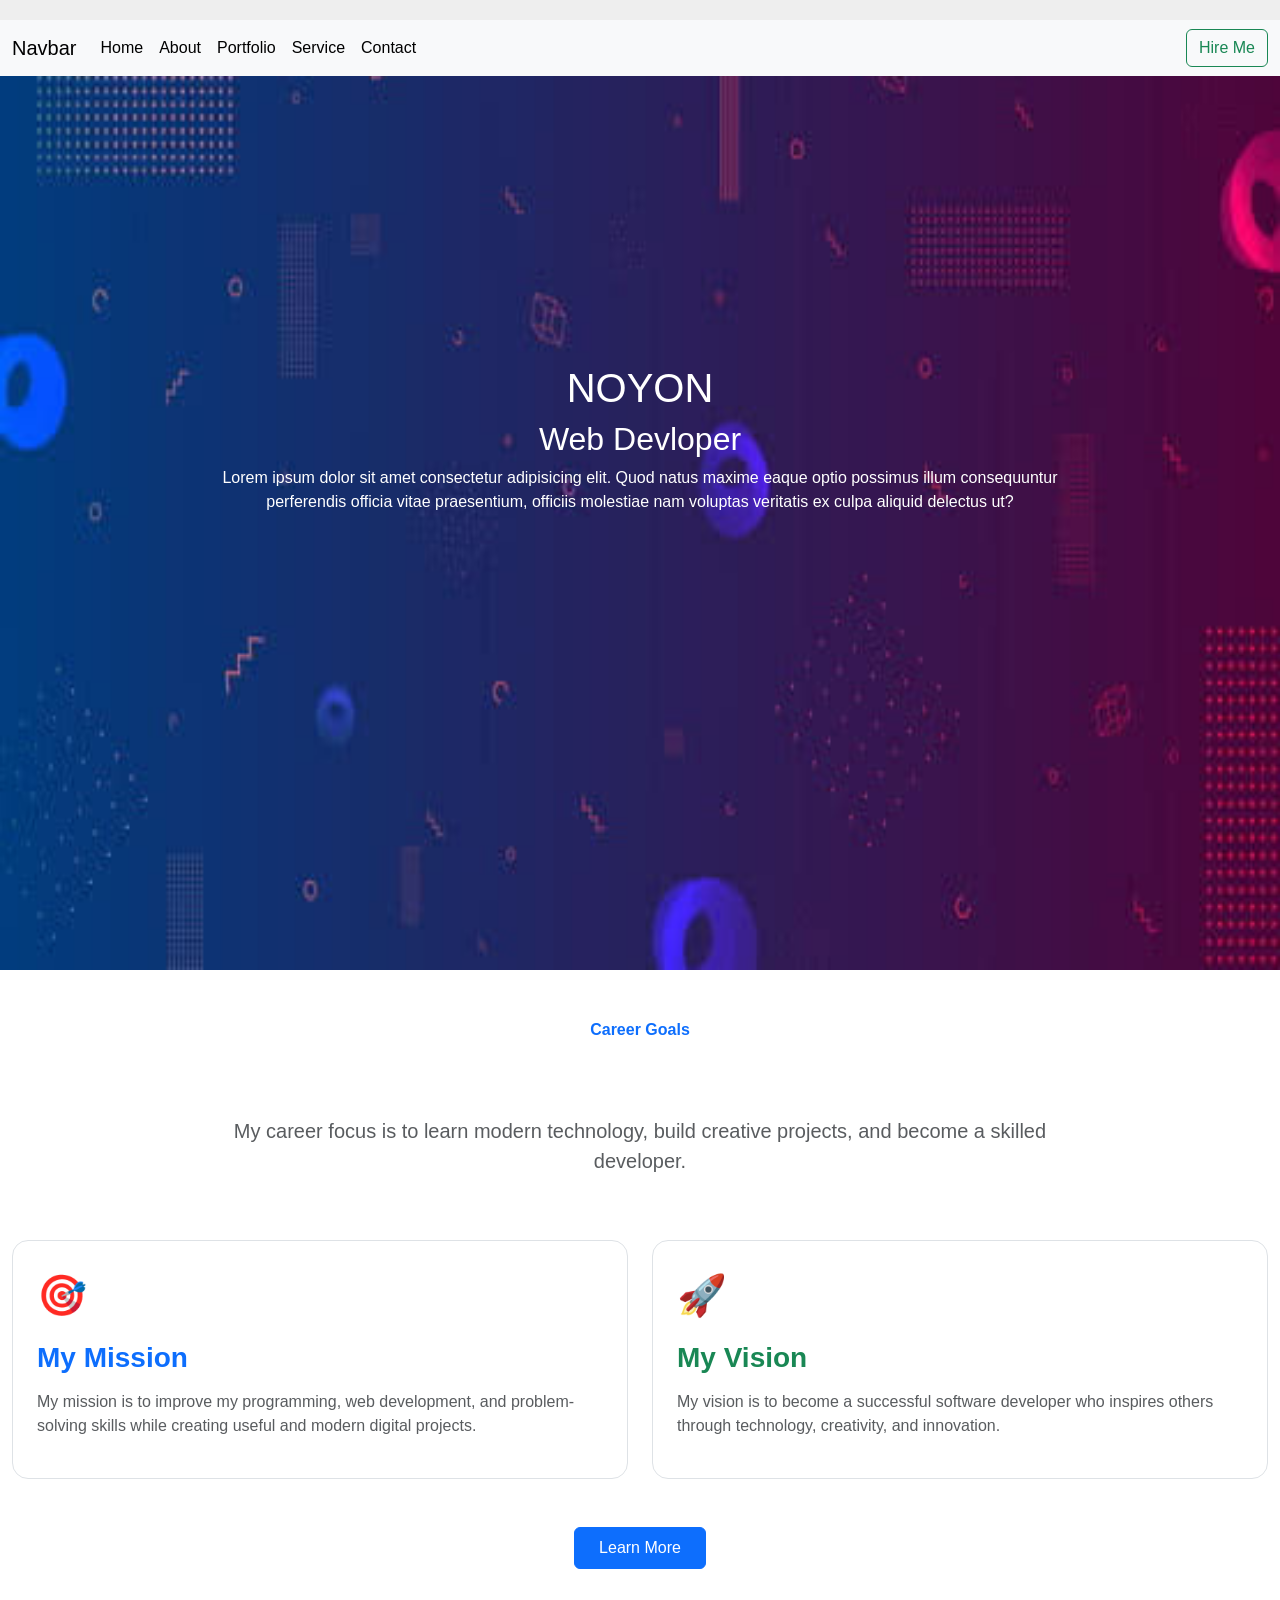
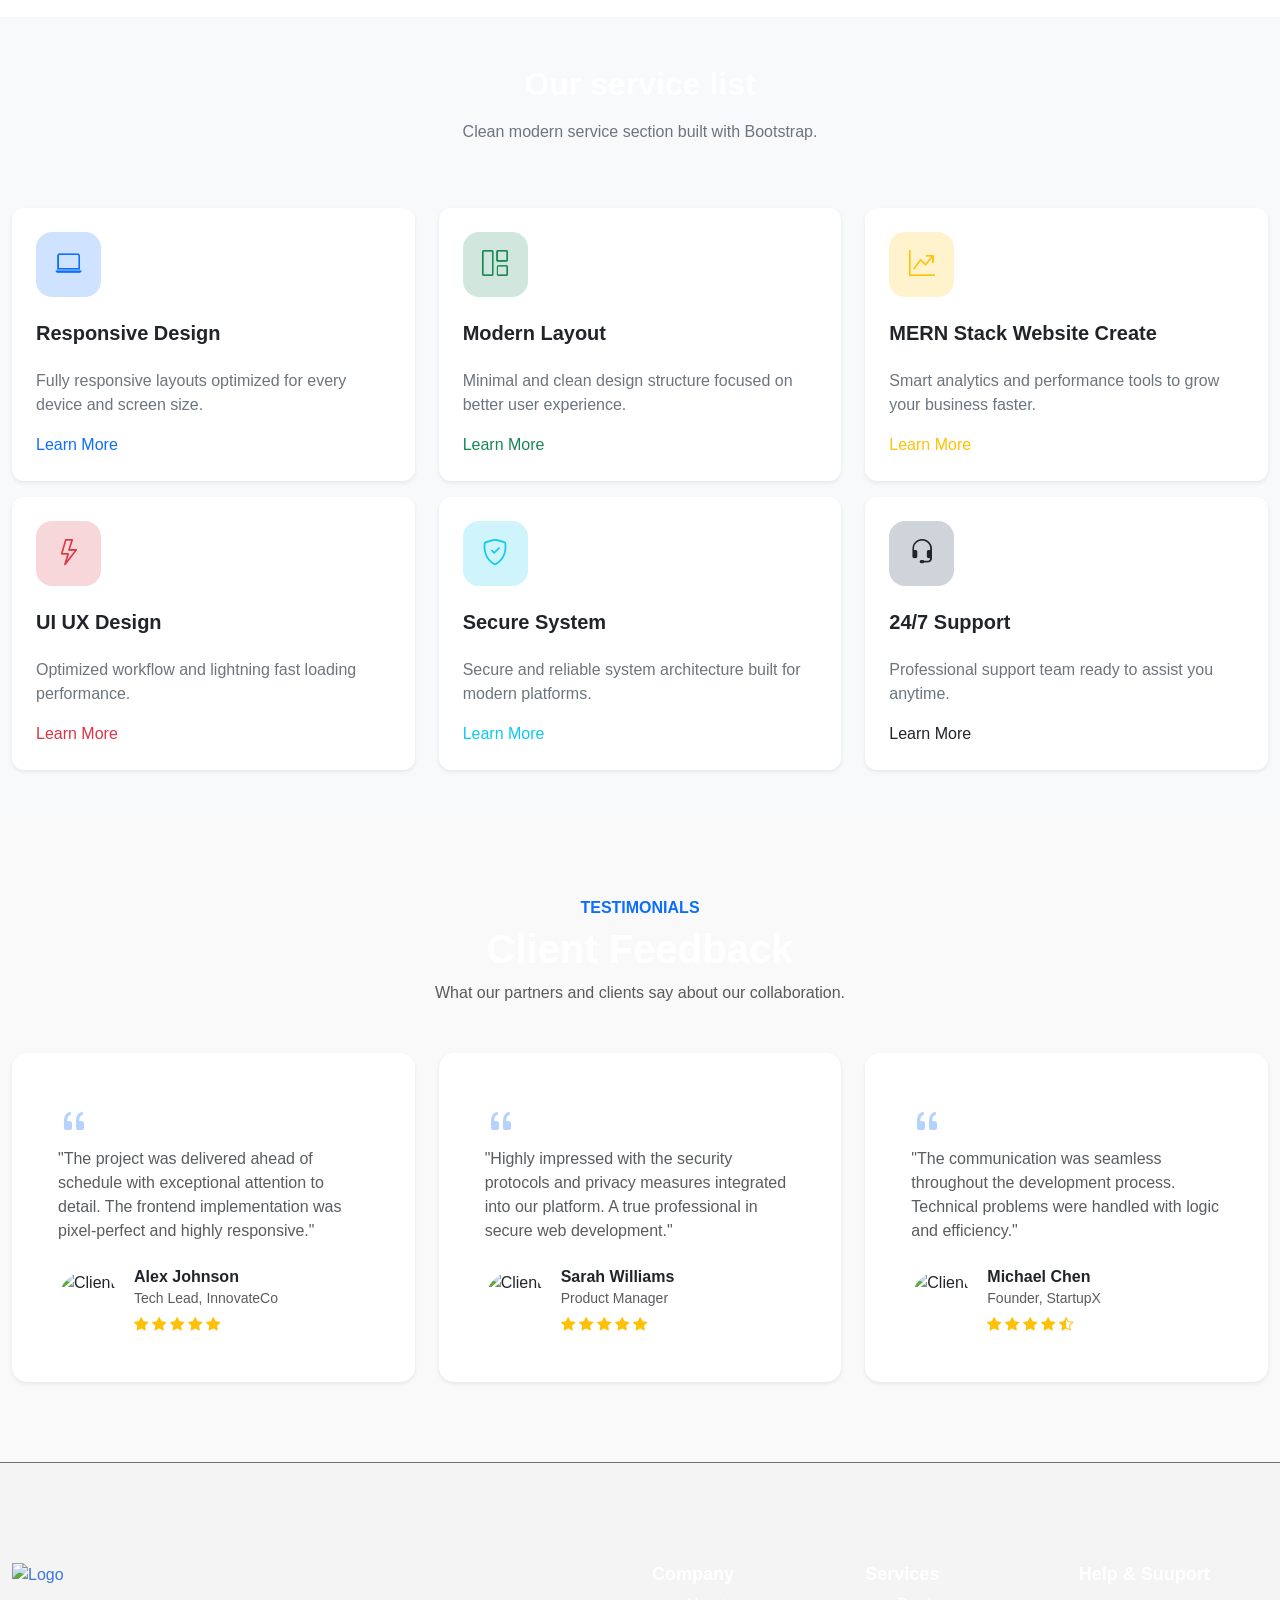
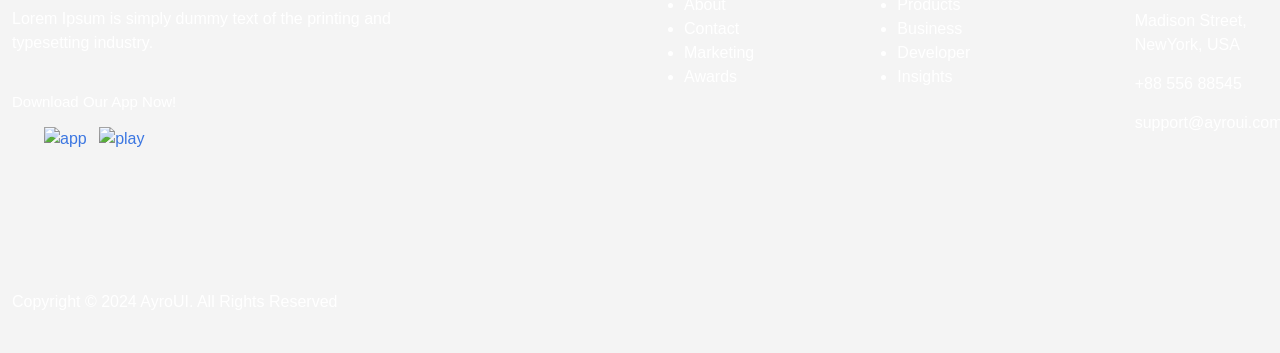
==== commit 9470c219: "update" ====
--- a/index.html
+++ b/index.html
@@ -59,7 +59,7 @@
 
       <!-- Home Pages Start -->
 
-      <div id="aboutme" class="carousel slide" data-bs-ride="carousel">
+      <section id="aboutme" class="carousel slide" data-bs-ride="carousel">
          <div class="carousel-inner">
             <div class="carousel-item active">
                <img src="./images/img1.jpg" class="homeimg d-block w-100" alt="...">
@@ -102,7 +102,7 @@
             <span class="carousel-control-next-icon" aria-hidden="true"></span>
             <span class="visually-hidden">Next</span>
          </button>
-      </div>
+      </sec>
 
       <!-- Carrier Mission & Vission -->
 
--- a/css/index.css
+++ b/css/index.css
@@ -149,7 +149,7 @@
       display: flex;
       align-items: center;
       padding: 80px 0;
-      background: linear-gradient(135deg, #0f172a, #111827, #1e293b);
+      background: white;
     }
 
     .bio-card {
@@ -270,23 +270,12 @@
 
 /* Existing Client Section */
 
-*{
-      margin:0;
-      padding:0;
-      box-sizing:border-box;
-      font-family: 'Poppins', sans-serif;
-    }
-
-    body{
-      background:#0f172a;
-      color:white;
-    }
-
     .client-section{
       padding:100px 0;
       position:relative;
       overflow:hidden;
-    }
+      
+}
 
     .client-section::before{
       content:'';
@@ -337,7 +326,7 @@
 
     .client-card{
       background:rgba(255,255,255,0.06);
-      border:1px solid rgba(255,255,255,0.08);
+      border:1px solid #38bdf8; ;
       backdrop-filter:blur(12px);
       border-radius:24px;
       padding:35px 25px;
